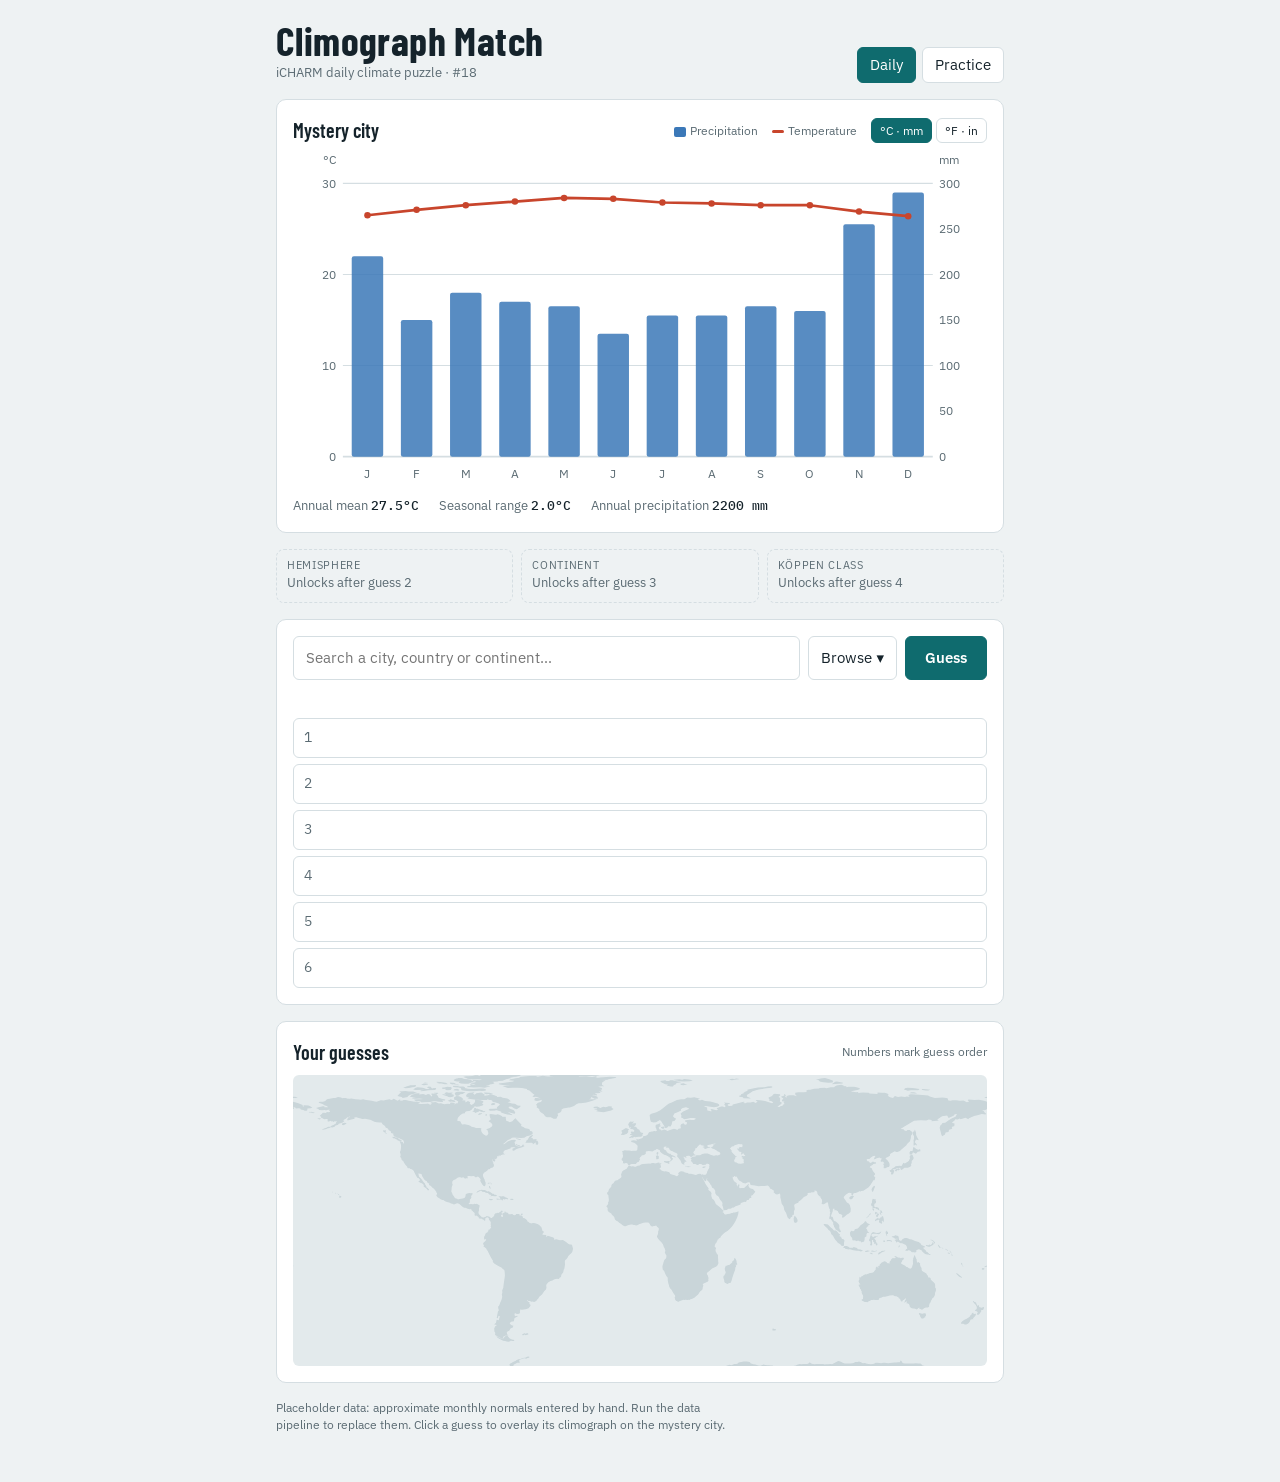
==== games/climograph-match/index.html @ 7f074de6 "Initial scaffold with Climograph Match prototype" ====
<!DOCTYPE html>
<html lang="en">
<head>
<meta charset="utf-8">
<meta name="viewport" content="width=device-width, initial-scale=1">
<title>Climograph Match</title>
<link rel="preconnect" href="https://fonts.googleapis.com">
<link href="https://fonts.googleapis.com/css2?family=Barlow+Condensed:wght@500;600;700&family=IBM+Plex+Sans:wght@400;500;600&family=IBM+Plex+Mono:wght@500&display=swap" rel="stylesheet">
<style>
/* Layout: one centered column; climograph card first, guess box + feedback rows, then map. */
:root{
  --bg:#eef2f3; --surface:#ffffff; --ink:#15232b; --muted:#5b6b73; --line:#d5dee2;
  --accent:#0f6b6e; --temp:#c8452c; --precip:#3b78b8; --land:#c9d5d9; --sea:#e3eaec;
  --good:#2e8b57; --warn:#d9922b; --bad:#c8452c;
  --display:"Barlow Condensed","Arial Narrow",sans-serif;
  --body:"IBM Plex Sans",system-ui,-apple-system,"Segoe UI",sans-serif;
  --mono:"IBM Plex Mono",ui-monospace,Menlo,monospace;
  color-scheme:light;
}
@media (prefers-color-scheme: dark){
  :root:not([data-theme="light"]){
    --bg:#0e171c; --surface:#16232a; --ink:#e4ecef; --muted:#93a5ad; --line:#2a3a42;
    --accent:#4fbfba; --temp:#f07a5f; --precip:#6ea8e6; --land:#2c3d45; --sea:#13212a;
    --good:#5cc489; --warn:#efb257; --bad:#f07a5f; color-scheme:dark;
  }
}
:root[data-theme="dark"]{
  --bg:#0e171c; --surface:#16232a; --ink:#e4ecef; --muted:#93a5ad; --line:#2a3a42;
  --accent:#4fbfba; --temp:#f07a5f; --precip:#6ea8e6; --land:#2c3d45; --sea:#13212a;
  --good:#5cc489; --warn:#efb257; --bad:#f07a5f; color-scheme:dark;
}
*{box-sizing:border-box}
html,body{margin:0}
body{background:var(--bg);color:var(--ink);font-family:var(--body);font-size:15px;line-height:1.45}
.wrap{max-width:760px;margin:0 auto;padding:20px 16px 48px;display:flex;flex-direction:column;gap:16px}
header{display:flex;justify-content:space-between;align-items:flex-end;gap:12px;flex-wrap:wrap}
h1{font-family:var(--display);font-weight:700;font-size:40px;line-height:1;margin:0;letter-spacing:.01em;text-wrap:balance}
.sub{color:var(--muted);font-size:13px;margin-top:4px}
.modes{display:flex;gap:6px;flex-wrap:wrap}
button{font:inherit;cursor:pointer;border-radius:6px;border:1px solid var(--line);background:var(--surface);color:var(--ink);padding:6px 12px}
button:hover{border-color:var(--accent)}
button:focus-visible,input:focus-visible{outline:2px solid var(--accent);outline-offset:2px}
button.on{background:var(--accent);border-color:var(--accent);color:var(--surface)}
button.primary{background:var(--accent);border-color:var(--accent);color:var(--surface);font-weight:600}
.card{background:var(--surface);border:1px solid var(--line);border-radius:10px;padding:16px}
.cardhead{display:flex;justify-content:space-between;align-items:center;gap:8px;flex-wrap:wrap;margin-bottom:8px}
.label{font-family:var(--display);font-size:20px;font-weight:600}
.legend{display:flex;gap:14px;font-size:12px;color:var(--muted);flex-wrap:wrap;align-items:center}
.sw{display:inline-block;width:12px;height:10px;border-radius:2px;margin-right:4px;vertical-align:middle}
.sw.line{height:3px}
.sw.dash{height:0;border-top:2px dashed var(--muted);background:none}
#chart{width:100%;height:auto;display:block}
#chart text{fill:var(--muted);font-family:var(--body);font-size:11px}
.stats{display:flex;gap:20px;flex-wrap:wrap;margin-top:8px;font-size:13px;color:var(--muted)}
.stats b{font-family:var(--mono);color:var(--ink);font-weight:500;font-variant-numeric:tabular-nums}
.hints{display:grid;grid-template-columns:repeat(3,1fr);gap:8px}
.hint{border:1px dashed var(--line);border-radius:8px;padding:8px 10px;font-size:13px;color:var(--muted);min-height:54px}
.hint.open{border-style:solid;border-color:var(--accent);color:var(--ink)}
.hint small{display:block;font-size:11px;text-transform:uppercase;letter-spacing:.06em;color:var(--muted)}
.guessbox{position:relative;display:flex;gap:8px}
#guess{flex:1;font:inherit;padding:10px 12px;border:1px solid var(--line);border-radius:6px;background:var(--surface);color:var(--ink);min-width:0}
#sugg{position:absolute;left:0;right:0;top:100%;margin-top:4px;background:var(--surface);border:1px solid var(--line);border-radius:6px;list-style:none;padding:4px 0;margin-left:0;z-index:5;max-height:320px;overflow-y:auto;display:none}
#sugg li{padding:6px 12px;cursor:pointer;font-size:14px}
#sugg li.opt[aria-selected="true"],#sugg li.opt:hover{background:var(--sea)}
#sugg li.opt{padding-left:24px}
#sugg li.hdr{cursor:default;font-size:12px;color:var(--muted);padding:6px 12px 2px;background:none}
#sugg li.hdr.cont{font-family:var(--display);font-size:15px;font-weight:600;color:var(--accent);padding-top:10px;text-transform:uppercase;letter-spacing:.04em}
.msg{font-size:13px;color:var(--bad);min-height:18px}
.rows{display:flex;flex-direction:column;gap:6px}
.row{display:grid;grid-template-columns:28px 1fr 88px 40px 64px;gap:8px;align-items:center;padding:8px 10px;border:1px solid var(--line);border-radius:6px;font-size:14px;cursor:pointer;background:var(--surface)}
.row.sel{border-color:var(--accent);box-shadow:inset 3px 0 0 var(--accent)}
.row.empty{cursor:default;color:var(--line);min-height:40px}
.row .n{font-family:var(--mono);color:var(--muted)}
.row .num{font-family:var(--mono);font-variant-numeric:tabular-nums;text-align:right}
.row .arr{font-size:18px;text-align:center}
.pill{font-family:var(--mono);font-size:12px;border-radius:999px;padding:2px 8px;text-align:center;color:#fff}
.result{display:none;flex-direction:column;gap:10px}
.result.show{display:flex}
.result h2{font-family:var(--display);font-size:28px;margin:0;line-height:1.1}
.result p{margin:0;max-width:65ch}
.actions{display:flex;gap:8px;flex-wrap:wrap;align-items:center}
#copied{font-size:13px;color:var(--good)}
#map{width:100%;height:auto;display:block;border-radius:6px;background:var(--sea)}
#map .land{fill:var(--land)}
#map text{font-family:var(--mono);font-size:14px;fill:#fff}
.tally{display:flex;gap:20px;flex-wrap:wrap;font-size:13px;color:var(--muted)}
.tally b{display:block;font-family:var(--display);font-size:26px;color:var(--ink);line-height:1}
footer{font-size:12px;color:var(--muted);max-width:65ch}
.unit{display:flex;gap:4px}
.unit button{padding:3px 8px;font-size:12px}
@media (max-width:520px){
  h1{font-size:32px}
  .hints{grid-template-columns:1fr}
  .row{grid-template-columns:22px 1fr 70px 30px 52px;font-size:13px;padding:8px}
}
@media (prefers-reduced-motion: no-preference){ .row{transition:border-color .15s} }
</style>
</head>
<body>
<div class="wrap">
  <header>
    <div>
      <h1>Climograph Match</h1>
      <div class="sub" id="sub">iCHARM daily climate puzzle</div>
    </div>
    <div class="modes">
      <button id="mDaily" class="on">Daily</button>
      <button id="mPractice">Practice</button>
    </div>
  </header>

  <section class="card">
    <div class="cardhead">
      <span class="label">Mystery city</span>
      <div class="legend">
        <span><span class="sw" style="background:var(--precip)"></span>Precipitation</span>
        <span><span class="sw line" style="background:var(--temp)"></span>Temperature</span>
        <span id="ovLegend" hidden><span class="sw dash"></span><span id="ovName">Your guess</span></span>
        <span class="unit"><button id="uC" class="on">°C · mm</button><button id="uF">°F · in</button></span>
      </div>
    </div>
    <svg id="chart" viewBox="0 0 640 310" role="img" aria-label="Climograph of the mystery city"></svg>
    <div class="stats">
      <span>Annual mean <b id="sMean"></b></span>
      <span>Seasonal range <b id="sRange"></b></span>
      <span>Annual precipitation <b id="sPrec"></b></span>
    </div>
  </section>

  <section class="hints" aria-label="Hints">
    <div class="hint" id="h1"><small>Hemisphere</small>Unlocks after guess 2</div>
    <div class="hint" id="h2"><small>Continent</small>Unlocks after guess 3</div>
    <div class="hint" id="h3"><small>Köppen class</small>Unlocks after guess 4</div>
  </section>

  <section class="card" style="display:flex;flex-direction:column;gap:10px">
    <form class="guessbox" id="form" autocomplete="off">
      <input id="guess" type="text" placeholder="Search a city, country or continent…" aria-label="City guess" aria-autocomplete="list" aria-controls="sugg">
      <button type="button" id="browse" aria-label="Browse all cities">Browse ▾</button>
      <button class="primary" type="submit" id="go" style="width:82px">Guess</button>
      <ul id="sugg" role="listbox"></ul>
    </form>
    <div class="msg" id="msg"></div>
    <div class="rows" id="rows"></div>
    <div class="result" id="result">
      <h2 id="rTitle"></h2>
      <p id="rText"></p>
      <div class="actions">
        <button class="primary" id="share">Copy result</button>
        <button id="next" hidden>Next random city</button>
        <span id="copied"></span>
      </div>
      <div class="tally" id="tally"></div>
    </div>
  </section>

  <section class="card">
    <div class="cardhead"><span class="label">Your guesses</span><span class="legend">Numbers mark guess order</span></div>
    <svg id="map" viewBox="0 20 1000 420" role="img" aria-label="World map of guesses">
      <path class="land" d="M334.5,472.3L333.7,473.7L332.8,475.0L327.0,474.6L320.8,474.7L317.3,473.8L317.3,473.7L315.8,472.9L322.1,473.0L328.1,473.3L330.1,472.1L331.6,471.1ZM57.7,470.8L52.4,471.2L48.7,470.2L47.1,469.2L47.0,469.0L45.2,468.3L46.9,467.2L52.1,467.7L54.8,468.5L56.9,469.5ZM374.5,466.7L377.9,467.9L379.1,469.6L379.5,470.8L379.6,472.2L375.3,473.1L370.8,473.8L365.5,474.5L359.7,475.0L353.1,474.9L349.5,473.9L350.0,472.8L355.9,472.0L358.3,471.1L360.0,469.9L361.3,468.9L363.0,467.9L364.8,466.7L366.2,466.7L370.3,466.1ZM163.3,454.1L166.8,454.6L170.2,454.1L168.6,455.0L166.0,455.8L162.1,455.5L159.3,454.6L159.9,453.6ZM151.2,454.1L155.4,455.2L153.8,455.0L150.2,454.8L146.4,454.0L148.4,453.4ZM225.0,449.8L228.1,450.1L231.1,449.8L232.7,451.4L230.6,451.2L227.2,451.3L223.8,451.2L220.0,451.3L217.2,450.8L215.7,449.7L217.4,449.2L221.0,449.5ZM309.8,447.1L310.1,448.3L309.6,449.4L308.9,450.4L305.6,450.8L302.5,451.3L298.9,451.3L300.2,450.2L297.0,450.6L293.9,451.0L291.7,450.2L291.6,449.0L294.6,447.9L296.5,447.6L299.7,447.7L300.6,446.3L300.7,445.3L300.7,443.0L302.2,441.7L304.8,441.3L306.3,442.3L306.9,443.3L308.1,444.6L309.0,445.8ZM0,485.3L0,485.3L0,485.3L0.1,485.3L2.6,483.7L7.6,484.5L7.9,484.4L8.7,484.2L9.6,483.9L10.4,483.7L10.8,483.6L11.2,483.6L11.5,483.6L15.6,484.8L19.1,483.6L19.7,483.5L27.9,483.0L30.5,483.6L31.8,483.9L36.0,484.9L43.9,485.6L50.1,486.4L60.9,487.1L68.9,486.3L80.7,486.9L87.4,487.8L94.7,486.9L102.4,486.2L103.0,484.9L92.1,484.8L83.1,484.1L80.8,483.0L73.3,482.4L73.8,481.2L74.8,480.0L75.9,479.0L75.3,477.8L70.7,477.1L68.6,476.1L64.3,475.2L71.0,475.4L77.5,475.0L81.5,475.9L86.4,475.1L91.0,474.0L93.2,473.1L92.3,472.0L88.7,471.2L84.6,470.4L78.9,470.2L73.9,469.8L68.5,469.6L66.7,468.5L63.1,467.7L60.9,466.7L60.1,463.5L61.4,463.8L63.9,464.7L68.5,464.4L72.9,464.0L75.2,465.2L79.6,464.9L83.3,464.3L86.8,463.6L89.9,462.7L94.1,462.4L94.0,461.4L93.0,460.3L93.8,459.3L97.4,458.9L99.1,459.8L103.3,459.2L106.5,458.5L110.5,458.5L114.2,458.2L118.0,457.5L121.0,456.9L124.4,456.3L126.5,456.5L128.4,456.7L132.6,456.3L136.3,456.8L140.1,456.8L143.7,456.4L147.5,456.7L151.6,456.9L155.5,456.8L159.5,456.9L163.6,456.9L167.4,456.8L170.3,456.0L173.6,455.6L177.1,456.2L180.4,455.7L183.4,454.7L185.2,455.6L186.2,456.6L188.0,457.5L190.9,456.7L194.2,457.7L198.0,458.0L201.2,458.8L205.1,458.6L208.6,458.1L212.8,458.3L216.6,458.6L220.4,459.1L221.9,457.9L220.1,457.0L218.7,456.0L215.1,455.8L213.5,454.8L212.9,453.7L211.9,451.7L214.1,452.0L217.7,452.2L221.3,452.0L224.6,452.5L227.4,453.3L228.6,454.3L232.4,454.4L235.9,454.1L239.8,453.5L243.2,453.2L246.0,453.8L249.7,453.6L252.1,451.5L254.3,452.8L257.5,453.2L261.0,453.0L263.3,454.1L267.0,454.2L270.3,454.5L273.6,455.1L275.8,454.1L276.9,453.1L279.7,454.2L283.5,453.9L286.3,454.5L288.2,455.4L291.9,455.1L294.8,454.6L297.6,453.8L301.0,453.5L304.9,453.1L308.5,452.8L311.2,452.2L312.8,451.3L313.5,450.1L313.1,448.9L312.3,447.9L311.3,446.8L310.4,445.7L309.7,444.7L309.6,443.6L309.8,442.5L311.1,441.5L312.2,440.3L312.7,439.3L312.1,438.1L311.8,437.0L313.1,435.7L314.7,434.9L316.5,433.9L318.4,433.0L320.6,432.2L321.7,431.0L323.2,430.2L324.9,429.5L327.6,429.4L329.4,428.5L331.3,427.9L333.6,427.6L335.6,426.9L337.2,426.0L339.4,425.7L341.0,426.4L340.0,427.3L337.1,428.2L335.9,428.7L333.9,428.3L331.6,428.6L329.7,429.2L327.7,429.9L326.3,430.8L325.9,431.9L326.1,432.9L327.4,433.8L325.5,434.5L322.9,434.7L321.4,435.6L319.7,436.5L318.0,437.7L317.5,438.7L318.5,439.9L320.0,440.7L322.3,441.4L324.4,442.2L325.5,443.3L326.1,444.4L327.0,445.5L328.3,446.4L329.1,447.4L329.5,450.0L330.3,451.0L330.5,452.1L331.4,453.2L331.0,454.7L329.5,455.8L327.8,456.7L324.1,457.1L322.9,458.1L321.2,459.0L317.0,460.0L313.3,460.5L309.8,461.1L306.1,461.7L303.8,462.8L299.4,462.9L294.5,462.8L290.1,463.0L285.4,463.0L286.3,464.1L290.5,464.6L293.6,465.4L295.4,466.4L292.3,467.2L287.5,467.0L283.5,467.7L283.3,468.8L283.2,469.9L286.5,470.8L287.1,471.9L290.6,472.9L296.5,473.3L301.5,474.1L305.5,475.0L310.5,475.8L317.4,476.3L324.2,477.0L329.0,477.8L334.1,478.8L336.9,480.1L338.2,481.1L341.6,480.1L346.2,479.3L351.0,478.4L356.8,477.7L361.7,477.0L368.6,476.9L375.4,477.3L381.0,478.0L382.8,476.8L386.7,475.9L393.7,475.9L399.2,475.3L404.4,474.7L410.2,474.3L416.3,473.8L420.6,473.1L418.7,472.1L417.5,471.2L417.5,470.1L412.1,470.2L406.4,470.7L401.0,470.7L400.2,469.6L400.6,467.6L401.8,467.0L405.8,466.3L410.5,465.7L413.8,464.8L417.2,464.0L419.7,462.9L423.5,462.4L427.3,462.1L429.2,461.8L433.5,461.7L437.6,461.4L441.0,460.8L444.4,460.2L447.4,459.5L451.3,458.6L453.7,457.7L456.3,456.9L457.2,455.8L454.2,455.1L455.2,454.0L457.0,453.1L459.9,452.6L463.0,451.9L465.8,451.1L468.0,450.0L469.3,448.7L471.4,447.9L474.7,448.1L476.0,449.0L479.3,449.1L479.5,448.1L480.9,447.0L483.9,447.3L484.6,448.3L487.9,448.5L491.5,448.0L495.0,447.6L498.1,447.8L499.3,448.9L502.4,448.0L505.2,447.5L508.3,447.1L511.4,446.8L514.3,446.1L517.4,445.7L519.8,445.1L521.5,444.1L523.5,444.8L526.4,444.4L528.4,445.7L530.0,446.7L533.2,446.2L534.4,445.1L537.2,444.3L540.9,444.5L542.0,445.5L544.3,444.5L547.2,444.2L550.5,444.0L553.4,444.1L556.5,444.4L559.5,444.6L560.8,445.5L562.6,446.3L565.7,445.8L569.0,445.7L572.1,445.7L575.2,445.7L578.0,445.3L580.9,445.0L583.4,444.2L586.0,443.7L588.8,443.4L590.9,442.7L592.5,441.2L594.0,440.2L596.9,440.7L598.0,441.6L600.4,442.3L603.3,442.1L605.2,443.1L607.3,443.8L610.1,443.1L611.1,441.9L613.6,441.4L616.5,440.5L619.2,440.1L622.5,439.6L624.7,439.0L626.9,438.3L629.1,437.7L631.7,438.1L634.2,437.1L636.0,436.3L638.6,436.4L640.9,435.7L641.5,434.7L643.8,434.0L646.1,433.4L648.9,433.0L651.4,432.8L653.9,432.9L656.5,433.2L658.7,434.0L659.0,435.2L661.4,436.1L663.1,436.9L666.4,437.2L668.3,437.9L670.6,438.7L673.2,438.9L675.5,438.3L677.9,437.2L680.5,437.8L683.2,438.1L685.8,438.4L688.5,438.7L691.3,438.7L693.6,441.5L693.5,442.2L693.2,443.5L690.5,444.2L688.3,445.2L688.7,446.3L691.8,446.3L691.4,447.4L690.0,448.4L688.7,449.5L690.8,450.4L694.0,450.7L697.2,450.2L698.8,449.1L699.7,448.1L701.2,447.2L703.0,446.4L703.7,445.4L705.1,444.0L706.9,443.8L710.0,443.7L712.8,443.3L715.6,442.9L717.0,441.8L717.8,440.8L719.7,439.7L722.4,439.0L724.8,438.5L726.3,437.6L727.9,437.1L729.9,436.6L732.7,436.9L735.2,436.6L737.9,436.3L740.9,436.5L742.9,435.7L744.4,433.9L745.4,434.6L746.7,435.9L749.0,436.5L751.7,436.7L754.4,436.4L757.2,436.6L759.8,436.6L761.5,436.4L763.9,436.5L766.0,437.1L768.5,436.8L771.5,436.8L774.1,436.4L776.9,436.8L778.8,435.8L780.2,434.9L782.1,434.1L785.6,432.1L787.4,432.5L789.5,433.2L791.4,434.2L794.9,435.9L797.6,435.9L800.2,435.9L803.2,435.6L806.2,435.2L808.4,434.5L810.3,433.6L813.4,433.5L815.5,432.9L817.7,433.5L819.1,434.4L821.1,435.2L824.1,435.1L826.0,435.8L829.3,436.5L832.8,436.8L835.7,436.6L837.9,435.7L839.7,434.8L842.2,434.6L844.7,435.0L847.6,435.3L850.2,434.8L852.7,434.8L855.2,435.1L857.7,435.4L860.2,434.9L863.2,434.5L866.1,434.4L869.2,434.4L871.8,434.1L874.3,433.9L875.0,432.5L875.1,431.4L876.9,432.1L877.4,433.4L878.3,434.5L879.4,435.4L881.8,435.9L884.9,435.8L888.6,435.7L891.1,435.6L894.7,435.6L897.3,435.5L901.0,435.6L904.1,435.8L906.0,436.7L905.5,437.7L907.3,438.5L910.3,439.2L913.4,439.9L917.0,440.4L920.7,440.8L923.6,441.3L926.7,441.3L928.5,440.4L931.0,441.2L933.1,442.0L935.5,442.7L938.9,443.0L942.1,443.3L943.5,444.4L946.6,445.0L948.8,446.0L951.9,446.4L955.1,446.4L958.1,446.5L961.4,446.5L964.7,446.7L967.8,447.1L970.7,447.7L973.6,448.3L975.5,449.1L975.2,450.2L973.7,451.2L972.5,452.4L971.5,453.4L970.2,454.6L966.6,455.0L964.9,456.0L961.3,456.6L960.1,457.7L958.2,458.7L956.2,459.6L955.0,460.7L954.3,461.7L954.0,463.0L954.1,464.0L955.7,465.1L956.3,466.1L957.6,467.1L962.7,467.5L963.8,468.7L958.8,469.1L954.6,469.7L949.3,469.8L947.0,471.4L946.5,472.7L945.3,473.8L943.8,474.8L947.5,475.7L948.9,476.9L951.3,477.9L954.7,478.8L958.6,479.7L962.7,480.6L969.1,481.4L970.5,482.8L978.5,483.4L979.1,483.6L981.1,484.4L988.8,483.7L995.2,484.6L1000,485.3L1000,500L500,500L0,500ZM311.8,399.5L315.4,401.2L319.3,401.9L318.0,403.3L315.4,403.4L314.0,402.4L313.0,403.6L310.7,404.4L307.6,404.1L305.6,403.3L302.7,402.9L299.2,401.3L296.4,399.8L292.6,396.7L294.8,397.3L298.7,399.2L302.4,400.2L303.9,398.9L304.8,397.0L307.3,395.8L309.3,396.2L310.4,397.5ZM337.3,391.9L339.5,393.1L338.7,394.1L335.0,394.9L333.7,394.0L331.3,395.2L330.0,394.0L333.3,392.3L335.6,393.0ZM695.2,388.0L690.9,388.2L690.8,386.7L691.2,385.6L691.4,385.0L693.2,385.9L695.9,386.2L695.9,386.8ZM903.8,363.3L906.5,364.2L908.0,363.8L910.2,363.3L911.9,363.5L912.1,366.8L911.1,367.7L910.8,370.0L909.8,369.2L907.9,371.2L907.3,371.0L905.6,370.9L903.9,368.5L903.5,366.7L901.9,364.3L902.0,363.0ZM980.6,363.6L981.2,364.8L983.2,363.6L984.0,364.8L984.0,366.0L982.9,367.3L981.1,369.3L979.7,370.4L980.7,371.8L978.6,371.8L976.2,372.8L975.5,374.7L973.9,377.5L971.7,378.7L970.3,379.5L967.8,379.4L966.0,378.5L962.9,378.3L962.5,377.3L964.0,375.3L967.5,372.5L969.3,372.0L971.3,370.9L973.6,369.5L975.3,368.0L976.5,366.0L977.6,365.3L978.0,363.7L980,362.4ZM985.0,350.4L987.0,353.3L987.1,351.4L988.3,352.2L988.7,354.3L991.0,355.2L992.8,355.4L994.4,354.3L995.8,354.7L995.2,357.1L994.3,358.7L992.2,358.7L991.5,359.5L991.7,360.7L991.3,361.2L990.3,362.7L988.9,364.6L986.7,365.8L986.3,365.0L985.1,364.6L986.7,362.3L985.8,360.8L982.8,359.7L982.9,358.7L984.9,357.7L985.4,355.6L985.2,353.8L984.1,351.9L984.2,351.4L982.8,350.3L980.7,347.8L979.5,345.9L980.5,345.6L982.0,347.2L984.2,347.9ZM964.2,311.5L963.1,312.2L961.6,311.4L959.6,310.2L957.8,308.7L956.0,306.7L955.6,305.8L956.8,305.8L958.3,306.8L959.6,307.7L960.5,308.5L962.7,310.2ZM995.4,298.1L996.4,298.9L995.9,300.4L994.2,300.7L992.7,300.4L992.4,299.2L993.5,298.2L994.7,298.6ZM1000,295.9L998.2,296.6L996.4,297.2L996.1,296.2L997.4,295.6L998.3,295.4L1000,294.6L1000,295.9ZM0,294.6L0,294.6L0.5,294.5L0.2,295.8L0,295.9L0,295.9L0,295.9L0,294.6ZM966.2,295.7L965.3,296.1L964.3,294.8L964.4,294.1ZM964.1,291.4L964.6,293.7L963.8,293.3L963.3,293.5L962.9,292.7L962.8,290.6ZM639.0,287.6L639.4,290.9L640.2,292.2L639.9,293.6L639.4,294.4L638.5,292.8L637.9,293.6L638.5,295.6L638.2,296.8L637.4,297.5L637.3,299.8L636.2,303.1L634.8,306.9L633.1,312.2L632.0,316.0L630.8,319.2L628.5,319.9L626.1,321.1L624.5,320.4L622.3,319.4L621.5,317.9L621.3,315.4L620.4,313.2L620.1,311.2L620.6,309.2L621.9,308.7L621.9,307.8L623.2,305.7L623.5,303.9L622.8,302.6L622.3,300.9L622.1,298.3L623.0,296.8L623.4,295.0L624.8,294.9L626.3,294.3L627.4,293.8L628.6,293.8L630.2,292.2L632.5,290.5L633.3,289.1L632.9,287.9L634.1,288.2L635.6,286.3L635.7,284.6L636.6,283.4L637.6,284.6L638.3,285.8ZM898.7,288.2L899.7,290.4L901.5,289.3L902.4,290.5L903.8,291.6L903.5,292.8L904.1,295.2L904.5,296.6L905.2,296.9L905.9,299.3L905.7,300.7L906.6,302.6L909.6,304.1L911.6,305.4L913.4,306.6L913.0,307.3L914.6,309.0L915.7,312.0L916.8,311.4L918.0,312.6L918.6,312.2L919.1,315.1L921.1,316.8L922.4,317.9L924.5,320.1L925.3,322.4L925.4,324.0L925.2,325.7L926.5,328.0L926.4,330.5L925.9,331.8L925.1,334.3L925.2,335.9L924.6,337.8L923.4,340.4L921.4,341.7L920.3,343.9L919.4,345.3L918.6,347.7L917.5,349.0L916.8,351.1L916.5,353.0L916.6,353.9L915.0,354.9L911.9,355.0L909.3,356.1L908.1,357.2L906.4,358.4L904.1,357.2L902.4,356.7L902.8,355.2L901.3,355.7L898.9,357.8L896.5,357.0L894.9,356.6L893.3,356.4L890.6,355.6L888.8,353.8L888.3,351.7L887.7,350.3L886.3,349.2L883.6,348.9L884.5,347.5L883.9,345.5L882.5,347.4L880.0,347.9L881.5,346.4L881.9,344.8L883.0,343.4L882.8,341.3L880.5,343.7L878.8,344.7L877.7,346.9L875.5,345.7L875.6,344.3L873.9,342.2L872.4,341.2L872.9,340.6L869.4,338.9L867.4,338.8L864.7,337.4L859.8,337.7L856.2,338.7L853.0,339.6L850.4,339.4L847.4,340.9L845.0,341.5L844.5,343.0L843.4,344.1L841.1,344.2L839.3,344.4L836.9,343.9L834.9,344.2L833.0,344.3L831.3,345.8L830.5,345.7L829.1,346.5L827.8,347.4L825.8,347.2L823.9,347.2L821.0,345.5L819.5,344.9L819.5,343.3L820.9,343.0L821.4,342.3L821.3,341.3L821.6,339.4L821.3,337.8L819.8,335.0L819.4,333.4L819.5,331.8L818.4,330.0L818.3,329.2L817.1,328.1L816.7,325.9L815.2,323.7L814.8,322.5L816.0,323.7L815.1,321.1L816.4,321.9L817.3,323.0L817.2,321.6L815.8,319.4L815.6,318.5L814.9,317.7L815.2,316.1L815.8,315.4L816.2,314.0L815.9,312.4L817.0,310.4L817.2,312.5L818.4,310.6L820.7,309.7L822.0,308.5L824.1,307.5L825.4,307.2L826.2,307.6L828.4,306.5L830.0,306.2L830.5,305.6L831.2,305.4L832.7,305.4L835.7,304.6L837.2,303.4L837.9,301.9L839.5,300.5L839.6,299.4L839.7,297.9L841.6,295.5L842.8,297.9L844.0,297.4L843.0,296.1L843.9,294.7L845.1,295.3L845.4,293.2L847.0,291.8L847.6,290.7L849.0,290.3L849.1,289.5L850.3,289.8L850.3,289.1L851.6,288.7L852.9,288.3L855.0,289.6L856.5,291.3L858.2,291.3L860.0,291.5L859.4,290.0L860.7,287.8L862.0,287.1L861.6,286.4L862.8,284.8L864.5,283.8L865.9,284.1L868.2,283.6L868.2,282.2L866.1,281.3L867.6,280.9L869.4,281.6L870.9,282.7L873.3,283.4L874.1,283.1L875.8,284.0L877.4,283.2L878.4,283.4L879.1,282.9L880.4,284.3L879.6,285.7L878.6,286.9L877.6,287.0L877.9,288.1L877.1,289.5L876.1,290.8L876.3,291.6L878.5,293.1L880.7,294.0L882.1,295.0L884.1,296.6L884.9,296.6L886.4,297.3L886.8,298.2L889.4,299.1L891.3,298.2L891.8,296.7L892.4,295.5L892.7,294L893.6,291.7L893.2,290.4L893.4,289.6L893.1,288.0L893.4,285.9L894.0,285.3L893.5,284.4L894.2,282.9L894.7,281.4L894.8,280.6L895.8,279.6L896.6,280.9L896.8,282.7L897.5,283.0L897.6,284.2L898.6,285.6L898.8,287.2ZM950.3,279.1L951.1,280.0L949.1,280.0L948.1,278.3L949.7,279.0ZM835.3,278.4L834.1,278.4L830.4,276.5L833.0,276.0L834.5,276.8L835.4,277.6ZM946.8,277.4L945.7,277.4L944.0,277.2L943.4,276.7L943.6,275.6L945.4,276.1L946.3,276.6ZM949.1,276.6L948.6,277.1L946.6,274.7L946.0,273.1L946.9,273.1L947.9,275.3ZM845.6,278.1L843.2,278.7L842.9,278.4L843.1,277.4L844.3,275.8L847.1,274.7L847.4,274.0L849.8,273.4L851.7,273.3L852.6,272.9L853.7,273.3L852.6,274.0L849.7,275.2L847.4,276.0ZM827.4,272.4L828.4,273.2L830.2,273.0L830.9,274.1L827.6,274.7L825.7,275.1L824.2,275.0L825.2,273.4L826.7,273.4ZM841.3,272.4L840.9,274.0L836.8,274.8L833.1,274.4L833.1,273.4L835.3,272.8L837.0,273.7L838.9,273.5ZM944.0,273.1L944.2,273.7L942.0,272.5L940.5,271.5L939.4,270.6L939.8,270.3L941.1,271L943.4,272.2ZM937.6,270.4L937.0,270.5L935.8,269.9L934.6,268.7L934.8,268.3L936.4,269.5ZM801.7,268.8L807.0,269.1L807.6,267.9L812.8,269.2L813.8,271.0L817.9,271.6L821.4,273.2L818.2,274.3L815.1,273.1L812.6,273.2L809.7,273.0L807.1,272.5L803.9,271.5L801.9,271.2L800.7,271.5L795.7,270.4L795.2,269.2L792.6,269.0L794.5,266.3L797.9,266.5L800.1,267.6L801.3,267.8ZM874.2,267.2L872.8,269.1L872.5,267.0L873.0,266.0L873.6,265.1L874.2,265.9ZM932.9,268.9L932.2,269.2L931.0,268.1L929.7,266.3L929.2,264.2L929.5,264.0L929.8,264.8L930.7,265.4L932.0,267.2L933.3,268.1ZM922.1,265.2L920.7,265.4L920.2,266.2L918.7,266.9L917.3,267.5L915.8,267.5L913.5,266.7L911.9,265.9L912.2,265.1L914.7,265.5L916.2,265.2L916.6,263.9L917.0,263.8L917.3,265.3L918.9,265.1L919.6,264.2L921.2,263.2L920.9,261.5L922.5,261.5L923.1,261.9L923.1,263.5ZM853.4,259.6L852.4,260.5L850.5,260.0L849.9,258.8L852.7,258.6ZM862.4,258.5L863.4,260.7L861.0,259.5L858.7,259.3L857.1,259.5L855.2,259.4L855.9,257.8L859.3,257.7ZM925.3,262.5L924.5,263.2L923.9,261.6L923.3,260.5L922.0,259.6L920.5,258.4L918.5,257.6L919.2,256.9L920.7,257.7L921.7,258.3L922.8,259.0L923.9,260.1L925.0,261.0ZM872.6,253.2L873.3,257.6L876.2,259.3L878.5,256.4L881.7,254.7L884.2,254.7L886.6,255.6L888.6,256.6L891.6,257.2L896.4,259.1L901.6,260.7L903.5,262.1L905.0,263.5L905.5,265.1L910.1,266.9L910.8,268.3L908.2,268.6L908.8,270.5L911.3,272.3L913.1,275.2L914.7,275.1L914.6,276.4L916.7,276.9L915.9,277.4L918.8,278.5L918.5,279.3L916.7,279.5L916.0,278.8L913.6,278.5L910.8,278.1L908.7,276.3L907.1,274.8L905.6,272.4L902.0,271.1L899.7,271.9L898.0,272.9L898.3,274.9L896.1,275.9L894.6,275.4L891.7,275.3L889.2,273.0L886.4,272.4L885.7,273.2L882.2,273.3L883.4,271.1L885.1,270.3L884.4,267.3L883.1,264.9L877.7,262.6L875.4,262.3L871.2,259.8L870.4,261.1L869.3,261.4L868.7,260.4L868.7,259.1L866.6,257.8L869.6,256.8L871.6,256.8L871.3,256.1L867.3,256.1L866.2,254.4L863.7,253.9L862.5,252.6L866.2,251.9L867.7,251.0L872.1,252.1ZM847.8,246.0L845.6,248.8L843.5,249.3L840.8,248.8L836.2,248.9L833.8,249.3L833.4,251.4L835.9,253.9L837.4,252.6L842.6,251.7L842.3,252.9L841.1,252.5L839.9,254.2L837.5,255.2L840.1,258.8L839.6,259.8L842.1,263.0L842.1,264.8L840.6,265.6L839.5,264.6L840.8,262.4L838.1,263.4L837.4,262.7L837.8,261.6L835.8,260.0L836.0,257.3L834.1,258.1L834.4,261.3L834.5,265.3L832.7,265.7L831.5,264.9L832.3,262.3L831.9,259.7L830.7,259.6L829.9,257.7L831.0,255.9L831.4,253.7L832.8,249.5L833.4,248.4L835.7,246.3L837.9,247.1L841.4,247.5L844.6,247.4L847.4,245.4ZM857.4,246.8L857.3,249.2L855.8,249.0L855.4,250.6L856.6,252.1L855.8,252.5L854.7,250.7L853.8,247.1L854.4,244.9L855.3,243.9L855.5,245.4L857.2,245.7ZM793.9,266.2L790.8,266.3L788.5,263.9L784.9,261.7L783.7,260.0L781.6,257.7L780.2,255.6L778.1,251.8L775.7,249.4L774.9,247.1L773.8,244.9L771.3,243.1L769.9,240.8L767.8,239.2L764.9,236.1L764.7,234.7L766.4,234.8L770.7,235.4L773.2,238.1L775.3,240.0L776.9,241.1L779.5,244.1L782.3,244.2L784.7,246.1L786.3,248.4L788.4,249.7L787.3,251.9L788.9,252.9L789.9,253.0L790.3,254.9L791.3,256.5L793.3,256.7L794.7,258.5L794.0,261.9ZM827.4,244.9L830.5,247.4L827.2,247.8L826.3,249.7L826.4,252.2L823.7,254.1L823.7,256.9L822.6,261.1L822.2,260.1L819.0,261.4L817.9,259.7L815.9,259.5L814.5,258.6L811.2,259.6L810.2,258.3L808.4,258.4L806.1,258.1L805.7,254.4L804.3,253.6L803.0,251.2L802.6,248.8L802.9,246.2L804.6,244.4L806.6,245.3L808.7,244.8L809.3,242.5L810.5,241.9L813.8,241.3L815.8,239.1L817.2,237.4L818.3,236.3L820.6,234.8L822.8,232.9L824.2,230.7L825.3,230.7L826.7,232.1L826.9,233.3L828.7,234.1L831.0,234.9L830.8,236.0L828.9,236.2L829.4,237.5L827.4,238.5L825.8,241.0L827.9,243.6ZM851.0,226.6L851.3,228.4L851.4,230.0L850.5,232.5L849.5,229.7L848.2,231.1L849.1,233.1L848.3,234.4L845.0,232.8L844.2,230.8L845.1,229.5L843.3,228.2L842.4,229.3L841.1,229.2L839.1,230.8L838.6,230.0L839.7,227.6L841.5,226.9L843.0,225.8L843.9,227.1L846.1,226.3L846.5,225.1L848.5,225.0L848.3,222.8L850.6,224.2L850.8,225.6ZM725.6,232.7L723.1,233.4L721.8,231.2L721.3,227.2L722.6,222.7L724.5,224.2L725.8,226.2L727.1,229.1L726.7,231.9ZM330.7,221.9L328.4,222.2L327.9,221.9L328.7,221.2L328.6,220.1L330.2,219.7L330.8,219.8ZM844.3,221.4L843.3,222.3L842.5,224.1L841.6,224.9L839.9,223.0L840.5,222.2L841.2,221.4L841.5,219.7L843.0,219.6L842.6,221.4L844.6,218.7ZM829.1,224.1L825.4,226.7L826.8,224.8L828.8,223.1L830.5,221.1L831.9,218.4L832.4,220.6L830.6,222.2ZM838.5,216.9L840.2,217.8L841.9,217.8L841.9,218.9L840.6,220.1L838.8,220.9L838.7,219.7L838.9,218.2ZM848.6,216.2L849.3,219.3L847.2,218.5L847.3,219.5L847.9,221.2L846.6,221.8L846.5,219.8L845.7,219.7L845.2,218.0L846.9,218.2L846.8,217.2L845.1,215.1L847.8,215.1ZM837.5,213.6L836.8,216.0L835.6,214.7L834.2,212.5L836.6,212.6ZM837.0,198.6L838.7,199.3L839.5,198.6L839.8,199.3L839.3,200.5L840.3,202.5L839.5,204.8L837.9,205.7L837.5,207.9L838.1,210.2L839.6,210.5L840.8,210.1L844.3,211.7L844.0,213.2L844.9,213.8L844.6,215.1L842.4,213.8L841.4,212.3L840.7,213.3L838.9,211.7L836.4,212.1L835.0,211.5L835.2,210.3L836.0,209.6L835.2,209.0L834.8,210.0L833.5,208.4L833.1,207.2L833.0,204.5L834.1,205.4L834.4,201.1L835.3,198.5ZM317.8,199.3L317.0,200.0L315.0,200.0L313.3,200.1L313.2,198.9L313.6,198.5L315.8,198.5L317.3,198.8ZM286.3,200.3L285.5,200.8L283.9,200.3L282.3,199.3L282.7,198.7L283.8,198.5L284.5,198.6L286.4,198.8L287.8,199.5L288.3,200.3ZM298.3,194.8L300.8,195.2L301.1,194.7L303.3,194.7L304.9,195.4L305.6,195.4L306.1,196.4L307.7,196.3L307.6,197.1L308.8,197.2L310.2,198.3L309.1,199.4L307.8,198.8L306.6,198.9L305.6,198.8L305.1,199.3L304.1,199.4L303.6,198.8L302.7,199.2L301.6,201.1L300.9,200.6L300.8,199.8L298.9,199.4L297.6,199.5L295.9,199.3L294.6,199.9L293.1,199.0L293.4,198.1L295.9,198.5L298.0,198.7L299.0,198.1L297.8,196.9L297.8,195.8L296.0,195.4L296.6,194.6ZM806.4,198.1L804.0,199.4L801.8,198.5L801.7,196.1L803.1,194.9L806.1,194.1L807.7,194.2L808.3,195.2L807.1,196.5ZM67.9,196.9L67.5,197.4L66.8,197.0L66.9,196.2L66.4,195.2L66.6,194.9L67.0,194.5L66.8,193.9L67.0,193.7L67.2,193.7L68.3,194.2L68.8,194.4L69.2,194.8L69.9,195.8L69.9,195.9L68.8,196.5ZM66.4,192.6L65.5,192.8L65.0,192.2L64.7,192.0L64.6,191.8L64.9,191.6L65.9,191.8L66.6,192.3ZM64.5,191.1L64.4,191.4L62.9,191.3L63.1,191.0ZM62.0,190.7L61.9,190.9L61.7,190.8L60.7,190.7L60.4,190.1L60.3,190.0L61.0,189.6L61.2,189.8ZM57.3,188.9L57.0,189.2L56.1,188.7L56.2,188.5L56.6,188.2L57.3,188.2ZM278.6,186.7L279.7,187.7L282.3,187.4L283.3,188.1L285.7,189.8L287.4,191.0L288.3,191.0L290.0,191.6L289.8,192.4L291.8,192.5L293.9,193.6L293.6,194.3L291.7,194.6L289.9,194.7L287.9,194.5L284.0,194.8L285.8,193.2L284.7,192.5L282.9,192.3L281.9,191.5L281.3,190.0L279.7,190.1L277.1,189.3L276.3,188.7L272.7,188.3L271.7,187.8L272.7,187.1L270.0,186.9L268.0,188.4L266.9,188.4L266.5,189.1L265.1,189.4L263.9,189.1L265.4,188.3L266.0,187.3L267.2,186.7L268.7,186.1L270.8,185.8L271.4,185.5L273.8,185.7L276.0,185.8ZM284.6,184.0L283.9,184.1L283.2,182.5L282.2,181.7L282.8,179.9L283.6,180.0L284.6,182.3ZM836.5,186.6L835.4,188.9L833.9,186.6L833.6,184.5L835.2,181.8L837.4,179.7L838.7,180.5L838.2,182.2ZM283.8,176.1L280.8,176.6L280.6,175.5L281.9,175.3L283.7,175.4ZM286.1,176.1L285.6,178.1L285.1,177.7L285.1,176.3L283.9,175.2L283.9,174.8ZM873.9,155.1L874.3,156.0L872.7,157.7L871.6,156.8L870.2,157.5L869.4,159.1L867.6,158.3L867.6,157.0L869.2,155.3L870.8,155.7L871.9,154.5ZM596.0,150.9L594.1,152.0L594.3,152.6L594.4,152.8L591.6,153.9L590.2,153.6L589.6,152.4L590.9,152.3L591.1,152.3L591.5,151.7L593.5,151.7ZM565.8,150.8L567.3,151.7L569.5,151.5L571.5,151.7L571.5,152.2L573.0,151.9L572.6,152.7L568.6,153.0L568.7,152.5L565.3,151.9ZM543.1,143.8L542.1,145.9L542.5,146.8L541.9,148.2L539.8,147.2L538.4,146.9L534.5,145.5L534.9,144.0L538.1,144.3L541.0,144.0ZM525.5,135.5L527.2,137.5L526.8,141.1L525.5,140.9L524.4,141.9L523.4,141.1L523.3,137.8L522.6,136.2L524.1,136.3ZM891.5,146.8L890.5,149.0L891.0,150.4L889.5,152.3L886.0,153.7L881.1,153.8L877.1,157.0L875.3,155.9L875.2,153.8L870.3,154.5L867.0,155.8L863.8,155.8L866.6,157.9L864.8,162.6L863.0,163.8L861.6,162.7L862.3,160.2L860.5,159.4L859.4,157.5L862.0,156.6L863.5,154.9L866.3,153.4L868.3,151.5L873.9,150.7L876.8,151.3L879.7,146.3L881.6,147.7L885.7,144.9L887.2,143.8L889.0,140.4L888.5,137.3L889.7,135.5L892.6,135.0L894.2,138.9L894.1,141.1L891.5,143.9ZM526.5,132.9L525.6,135.0L524.3,134.4L523.7,132.6L524.2,131.5L526.0,130.5ZM899.7,127.2L901.6,127.8L903.6,126.7L904.2,129.8L900.1,130.5L897.7,133.3L893.3,131.4L891.8,134.4L888.7,134.5L888.3,131.7L889.7,129.6L892.7,129.4L893.5,125.6L894.3,123.4L897.6,126.3ZM323.1,120.6L325.1,121.0L327.7,120.9L326.3,122.1L325.3,122.3L321.8,121.1L321.1,120.2L322.1,119.3ZM328.3,113.5L326.9,113.6L323.3,112.7L320.7,111.4L321.7,111.2L325.3,111.9L328.2,113.0ZM156.9,115.2L155.5,115.6L150.9,114.3L150.1,113.3L147.6,112.4L147.1,111.6L144.2,111.1L143.2,109.6L143.4,108.9L146.3,109.5L148.0,109.9L150.6,110.2L151.6,111.2L153.0,112.5L155.7,113.7ZM344.0,109.2L342.2,111.6L344.0,110.6L345.9,111.2L344.9,112.2L347.4,113.0L348.6,112.3L351.4,113.1L350.5,115.2L352.5,114.7L352.8,116.2L353.7,117.9L352.5,120.4L351.3,120.5L349.5,119.9L350.1,117.7L349.3,117.3L346.1,119.7L344.4,119.6L346.4,118.3L343.7,117.6L340.7,117.8L335.3,117.7L334.9,116.9L336.6,115.9L335.4,115.2L337.8,113.5L340.6,109.1L342.3,107.5L344.8,106.5L346.0,106.7L345.5,107.4ZM131.3,99.8L134.0,99.6L133.1,102.8L135.6,105.0L134.5,105.0L132.8,103.7L131.8,102.5L130.4,101.6L129.8,100.4L130.0,99.5ZM899.0,109.0L901.8,113.9L897.7,113.0L895.9,117.0L898.7,119.8L898.6,121.8L896.5,120.1L894.6,122.3L894.1,119.9L894.4,117.2L894.1,114.2L894.8,112.1L894.9,108.4L893.3,105.7L893.5,101.9L896.1,100.6L895.0,99.3L896.2,98.9L896.9,100.8L897.9,103.4L897.8,106.2ZM481.1,104.8L476.2,106.4L472.2,106.0L474.5,103.1L473.0,100.3L476.8,98.1L478.9,96.8L481.2,96.7L484.2,98.4L482.7,100.3L483.2,102.3ZM535.2,95.5L533.5,97.7L530.6,96.2L530.2,95.0L534.3,94.1ZM74.9,91.3L72.2,92.4L70.7,91.6L70.3,90.3L72.8,89.3L74.3,88.9L76.2,89.1L77.3,90.0ZM491.6,87.1L488.6,90.1L491.5,89.7L494.5,89.7L493.8,92.0L491.3,94.5L494.2,94.6L496.9,98.2L498.8,98.7L500.5,101.8L501.3,102.9L504.6,103.5L504.3,105.2L502.9,106.0L504.0,107.5L501.5,108.9L497.8,108.9L493.0,109.7L491.7,109.1L489.9,110.4L487.3,110.1L485.4,111.2L483.9,110.6L488.0,107.7L490.5,107.1L486.1,106.6L485.3,105.5L488.2,104.7L486.7,103.2L487.2,101.4L491.4,101.6L491.8,100.0L489.9,98.2L486.5,97.8L485.8,97.0L486.8,95.8L485.9,95.0L484.4,96.3L484.3,93.6L482.9,92.2L483.9,89.3L486.0,87.1L488.3,87.3ZM40.0,83.5L38.3,84.0L36.5,83.4L34.8,82.7L37.5,82.2L39.7,82.5ZM279.8,77.3L278.7,78.7L277.5,78.5L276.7,77.7L276.9,77.5L277.9,76.7L279.1,76.7ZM272.5,75.8L269.2,77.3L267.2,77.2L266.6,76.5L268.7,75.2L272.5,75.2ZM22.9,72.8L24.6,73.3L26.4,73.0L28.6,73.8L31.4,74.1L31.1,74.4L29.0,75.0L26.9,74.4L25.9,73.9L23.4,74.1L22.8,73.8ZM263.4,67.6L263.9,68.8L265.3,68.4L266.9,69.1L270.0,70.0L273.2,70.9L273.4,72.2L275.5,72.0L277.4,72.9L275.0,73.8L270.7,73.1L269.1,71.9L266.3,73.4L262.4,74.8L261.4,73.2L257.7,73.4L260.1,72.1L260.4,69.9L261.4,67.3ZM459.6,65.4L459.0,67.1L462.1,69.0L458.5,71.2L450.5,73.1L448.1,73.6L444.5,73.2L436.7,72.3L439.5,71.1L433.4,69.7L438.3,69.2L438.2,68.3L432.4,67.7L434.3,65.9L438.5,65.5L442.8,67.4L447.0,65.9L450.5,66.6L455.0,65.2ZM289.2,63.4L286.1,63.6L285.4,62.2L286.6,60.7L289.1,60.3L291.3,61.0L291.3,62.2L291.0,62.6ZM636.4,135.3L637.8,137.2L639.1,137.4L639.9,138.1L637.6,138.3L637.2,140.5L636.7,141.5L635.7,142.1L635.7,143.5L636.6,145.6L639.2,146.1L641.2,147.5L645.1,148.0L649.5,147.3L649.7,146.6L649.2,144.7L649.6,141.8L647.5,140.8L648.2,138.9L646.3,138.7L646.9,136.4L649.6,137.1L652.0,136.2L650.0,134.5L649.2,132.9L646.9,133.7L646.7,135.7L645.8,133.9L645.6,133.2L646.3,132.1L645.8,131.1L642.6,130.1L641.3,127.6L639.8,126.9L639.7,126.0L642.4,126.3L642.5,124.3L644.9,123.8L647.3,124.2L647.8,121.5L647.3,119.8L644.5,119.9L642.1,119.3L638.9,120.5L636.3,121.1L635.1,122.7L632.4,123.2L629.6,126.0L632.1,128.7L631.9,130.5L634.9,133.8ZM1000,69.5L999.9,69.5L996.4,70.7L992.8,70.5L995.3,72.0L996.9,74.3L998.2,75.0L998.5,76.1L997.8,76.9L992.6,76.3L984.9,78.4L982.4,78.7L978.1,80.6L974.1,82.3L973.1,83.6L969.1,81.7L961.9,83.9L960.6,82.8L957.9,84.0L954.2,83.7L953.3,85.5L950.0,88.2L950.1,89.3L953.3,89.9L952.9,94.0L950.3,94.1L949.1,96.4L950.3,97.6L945.4,99.0L944.5,102.2L940.3,102.8L939.5,105.7L935.5,108.3L934.4,106.3L933.3,102.3L931.7,96.1L933.0,92.3L935.4,90.6L935.5,89.3L939.8,88.7L944.8,85.2L949.6,82.3L954.6,80.1L956.8,76.2L953.5,76.4L951.8,78.7L944.7,81.8L942.5,78.4L935.3,79.3L928.3,84.0L930.6,85.7L924.4,86.4L920.1,86.7L920.3,84.7L916.0,84.2L912.6,85.6L904.1,85.1L894.9,85.9L885.9,91.4L880.5,94.6L875.3,97.9L879.7,98.3L881.0,100.0L883.7,100.6L885.5,99.2L888.6,99.4L892.6,102.5L892.7,104.8L890.5,107.6L890.3,110.9L889.0,115.4L884.8,119.4L883.9,121.3L880.1,124.6L876.4,127.8L874.6,129.4L870.9,131.0L869.1,131.1L867.4,129.7L863.7,131.7L863.2,132.7L862.2,132.5L861.0,133.4L860.1,134.4L860.2,136.4L858.8,137.0L858.3,137.5L857.3,138.3L855.4,138.8L854.2,139.5L854.1,140.7L853.8,141.0L854.9,141.5L856.5,142.7L858.9,146.0L859.6,147.8L859.6,151.0L858.5,152.5L856.0,153.0L853.8,154.2L851.3,154.4L851.0,152.9L851.5,150.8L850.3,147.9L852.3,147.5L850.4,145.1L849.1,144.6L848.7,145.1L847.9,145.3L847.8,144.8L847.1,144.5L846.4,144.1L847.1,142.9L847.8,142.5L847.5,142.0L848.2,140.5L848.1,140.1L846.4,139.8L845.1,139.0L841.2,139.8L839.2,141.1L836.2,141.9L837.7,140.6L837.1,139.5L839.3,137.7L837.8,136.2L835.4,137.2L832.3,139.1L830.6,140.9L827.8,141.1L826.4,142.3L827.9,144.2L830.2,144.7L830.3,145.9L832.5,146.7L835.6,144.8L838.0,145.8L839.8,145.9L840.3,147.4L836.3,148.1L835.0,149.6L832.3,151.0L830.9,153.0L833.9,154.5L835.0,157.2L836.7,159.8L838.6,161.9L838.5,164.0L836.8,164.7L837.5,166.2L839.1,167.1L838.7,169.3L838.0,171.5L836.4,171.8L834.4,174.8L832.1,178.4L829.5,181.8L825.7,184.3L821.9,186.7L818.7,187.0L817.0,188.2L816.1,187.3L814.5,188.7L810.6,190.1L807.7,190.5L806.7,193.4L805.2,193.6L804.5,191.6L805.1,190.5L801.4,189.6L800.1,190.1L796.4,192.5L794.1,195.1L793.5,197.0L795.6,199.9L798.2,203.6L800.7,205.3L802.4,207.5L803.7,212.7L803.3,217.5L801.0,219.4L797.8,221.2L795.5,223.5L792.1,226.1L791.0,224.3L791.8,222.4L789.8,220.8L787.4,220.4L786.3,219.0L784.9,216.1L782.4,214.8L780.0,214.9L780.4,212.7L778.0,212.7L777.8,215.8L776.3,219.8L775.4,222.3L775.6,224.3L777.4,224.4L778.5,226.9L779.0,229.3L780.6,230.9L782.2,231.2L783.7,232.7L784.3,232.9L786.0,234.6L787.1,236.5L787.3,238.3L787.0,239.6L787.3,240.6L787.5,242.2L788.4,243.0L789.5,245.4L789.5,246.4L787.5,246.5L784.9,244.5L781.6,242.3L781.3,240.9L779.7,239.0L779.3,236.7L778.3,235.2L778.6,233.2L778.0,232.0L776.9,230.9L776.4,229.6L774.9,228.0L773.6,226.7L773.1,228.3L772.6,226.8L772.9,225.0L773.7,222.4L773.4,220.3L774.3,218.2L773.4,216.5L773.6,213.5L772.5,212.1L771.6,208.7L771.1,205.2L769.8,202.9L768.0,204.3L764.9,206.3L763.3,206.1L761.6,205.4L762.5,202.0L762.0,199.4L759.8,196.2L760.1,195.2L758.5,194.8L756.5,192.5L755.7,191.1L755.6,189.7L755.0,188.3L753.9,186.7L751.3,186.6L751.6,187.7L750.7,189.3L749.5,188.7L749.1,189.2L748.3,188.9L747.3,188.7L746.9,189.7L745.0,189.7L741.5,190.2L741.7,192.3L740.2,194.0L736.2,195.8L733.1,199.1L731.0,200.9L728.3,202.7L728.3,204.0L726.9,204.6L724.4,205.6L723.1,205.8L722.2,207.9L722.8,211.5L723.0,213.8L721.8,216.5L721.8,221.2L720.3,221.3L719.1,223.4L719.9,224.3L717.4,225.1L716.5,227.0L715.3,227.8L712.7,225.2L711.4,221.3L710.4,218.5L709.4,217.2L707.9,214.6L707.2,211.1L706.7,209.3L704.2,205.5L703.1,200.2L702.2,196.6L702.2,193.2L701.7,190.6L697.7,192.3L695.7,192.0L692.1,188.6L693.4,187.6L692.6,186.5L689.3,184.1L687.3,183.4L686.5,181.4L684.3,179.3L679.2,179.8L674.7,179.9L670.8,180.3L665.5,179.4L662.5,178.8L659.4,178.5L658.2,175.0L656.9,174.6L654.7,175.0L651.9,176.4L648.5,175.5L645.7,173.3L643.1,172.5L641.2,169.9L639.2,166.2L637.7,166.7L635.9,165.7L634.9,166.8L633.2,166.7L633.8,167.9L633.5,168.5L634.4,170.6L635.5,173.0L636.9,173.7L637.4,174.6L639.3,175.8L639.4,177.0L639.2,177.9L639.5,178.8L640.3,179.6L640.7,180.5L641.1,181.2L640.9,179.2L641.7,177.7L642.4,177.4L643.3,178.3L643.3,179.9L642.7,181.5L643.2,182.6L643.7,182.5L643.8,183.2L646.0,182.8L648.3,182.9L650.0,182.9L651.9,181.1L653.9,179.3L655.7,177.6L656.5,176.6L656.9,176.9L656.6,178.0L656.2,178.5L656.6,180.7L657.9,182.6L659.4,183.6L661.4,184.0L663.1,184.5L664.3,186.1L665.1,187.0L666.1,187.4L666.1,188.0L665.1,189.6L664.6,190.4L663.5,191.3L662.4,193.2L661.2,193.1L660.6,193.7L660.1,195.1L660.5,197.0L660.2,197.3L658.9,197.3L657.2,198.4L656.9,199.7L656.3,200.3L654.6,200.3L653.5,201.0L653.5,202.1L652.1,202.9L650.6,202.6L648.8,203.5L647.5,203.7L645.5,204.4L644.9,205.7L644.9,206.6L642.1,207.8L637.7,209.1L635.2,211.1L633.9,211.2L633.1,211.0L631.5,212.2L629.7,212.7L627.4,212.9L626.7,213.0L626.1,213.8L625.3,214.0L624.9,214.7L623.5,214.6L622.7,215.0L620.7,214.8L620.0,213.2L620.1,211.7L619.6,210.9L619.1,208.8L618.3,207.7L618.9,207.6L618.6,206.3L618.9,205.7L618.8,204.5L618.4,203.4L617.6,202.5L617.4,201.4L615.9,200.4L614.5,198.1L613.7,195.8L611.7,193.9L610.5,193.5L608.7,190.8L608.3,188.9L608.5,187.2L606.9,184.2L605.6,183.1L604.1,182.5L603.2,180.9L603.3,180.3L602.5,178.8L601.7,178.2L600.6,176.1L598.9,173.9L597.5,172.0L596.1,172.0L596.6,170.5L596.7,169.5L597.0,168.4L597.0,168.0L596.2,169.1L595.6,171.2L594.8,172.7L594.2,173.1L593.2,172.3L592.0,171.0L590.0,167.0L589.7,167.3L590.9,170.2L592.6,173.0L594.7,177.3L595.7,178.8L596.6,180.4L599.1,183.5L598.5,184.0L598.6,185.8L601.9,188.3L602.4,188.8L603.3,191.6L602.6,192.1L603.0,194.9L604.1,198.2L605.1,198.9L606.6,200.0L608.3,203.2L609.0,205.7L610.5,207.1L614.3,209.7L615.9,211.3L617.4,212.9L618.3,213.8L619.6,214.7L620.3,215.5L620.2,216.7L618.6,217.4L619.8,218.1L620.7,218.6L621.2,219.8L622.5,220.9L623.9,220.9L626.5,220.2L629.5,219.9L632.0,219.0L633.3,218.9L634.3,218.3L635.9,218.3L636.8,218.2L638.1,217.8L639.6,217.5L640.9,216.6L641.9,216.5L642.0,217.3L641.7,218.9L641.7,220.4L641.2,221.4L640.4,224.4L639.0,227.5L637.3,231.0L634.9,235.1L632.6,238.2L629.3,242.0L626.5,244.3L622.4,247.0L619.8,249.1L616.7,252.5L616.1,254.0L615.5,254.6L613.5,255.7L612.8,256.9L611.8,257.1L611.4,259.1L610.5,260.2L610.0,262.0L608.8,262.9L607.6,266.4L607.7,267.9L609.5,269.0L609.6,269.7L608.8,271.4L609.0,272.2L608.8,273.5L609.8,275.3L610.9,278.0L611.9,278.6L612.4,279.9L612.3,282.6L612.6,285.1L612.7,289.4L613.2,290.8L612.4,292.7L611.3,294.7L609.5,296.4L607.0,297.5L603.9,298.8L600.7,301.8L599.7,302.3L597.7,304.3L596.6,304.9L596.3,306.9L597.7,309.0L598.2,310.6L598.2,311.4L598.7,311.3L598.7,314.0L598.2,315.3L598.9,315.8L598.4,317.0L597.3,317.9L595.0,318.9L591.7,320.4L590.4,321.4L590.7,322.6L591.4,322.8L591.1,324.2L590.4,326.3L590.1,328.6L589.4,329.8L587.5,331.2L587.0,331.6L585.8,333.0L585.0,334.5L583.4,336.5L580.3,339.3L578.3,341.0L576.2,342.2L573.3,343.3L571.9,343.5L571.6,344.2L569.9,343.8L568.5,344.4L565.5,343.8L563.8,344.2L562.7,344.0L559.8,345.1L557.4,345.6L555.7,346.6L554.4,346.7L553.3,345.7L552.3,345.6L551.1,344.4L551.0,344.8L550.6,344.0L550.6,342.4L549.7,340.5L550.6,340.0L550.6,337.9L548.7,335.3L547.4,332.9L547.3,332.9L545.4,329.3L543.3,327.2L542.2,325.2L541.6,322.5L540.9,320.5L540.0,316.2L539.9,312.9L539.6,311.4L538.5,310.2L537.0,307.9L535.6,304.6L535.0,302.9L532.7,300.1L532.5,298.0L532.3,296.3L532.7,293.8L533.6,291.3L533.8,290.1L534.7,287.6L535.3,286.4L536.9,284.6L537.8,283.4L538.1,281.3L538.0,279.8L537.1,278.8L536.4,277.1L535.7,275.4L535.9,274.8L536.7,273.7L535.9,271.1L535.3,269.2L533.9,267.4L534.2,266.9L533.8,266.0L533.0,263.9L530.8,261.0L527.9,258.2L526.1,255.9L524.4,253.0L524.5,252.1L525.1,251.2L525.8,249.2L526.3,247.1L525.8,246.7L526.8,243.6L527.2,241.4L526.1,239.6L524.8,239.1L524.2,237.9L523.5,237.5L523.6,236.7L520.7,237.7L519.6,237.5L518.6,238.2L516.3,238.1L514.8,236.4L513.9,234.4L512.0,232.5L509.9,232.6L507.4,232.6L505.1,232.9L502.9,233.5L498.5,235.1L497.0,236.1L494.5,236.9L492.0,236.1L490.8,236.1L488.8,235.6L487.0,235.6L483.7,236.1L481.8,236.9L479.1,237.9L478.5,237.8L477.8,237.9L474.9,236.5L472.4,234.4L470.0,232.9L468.2,231.1L467.4,230.9L465.4,229.8L464.0,228.3L463.5,227.3L463.2,225.2L461.9,223.6L460.9,222.5L460.1,222.1L459.5,221.6L459.1,220.3L458.7,219.7L457.9,219.3L456.4,218.1L455.3,217.9L454.6,217.2L454.6,216.7L453.8,216.1L453.6,215.5L453.2,213.4L453.5,212.2L452.4,210.0L451.0,209.0L452.2,208.5L453.6,206.6L454.2,205.1L454.0,203.6L454.8,202.3L455.1,199.6L454.8,196.9L454.5,195.5L454.7,194.1L454.0,192.8L452.6,191.6L452.7,190.4L452.8,189.2L453.9,188.4L454.8,187.0L454.6,186.0L455.6,184.1L457.1,182.3L458.0,181.8L458.8,180.2L458.8,178.7L459.8,177.0L461.7,176.0L463.5,173.2L464.9,172.1L467.5,171.8L469.7,169.9L471.1,169.1L473.4,166.8L472.7,163.3L473.7,161.0L474.1,159.5L475.9,157.6L478.7,156.3L480.7,155.2L482.6,152.3L483.5,150.6L485.5,150.6L487.2,151.8L489.8,151.6L492.7,152.2L493.9,152.3L496.6,150.7L499.6,150.3L501.3,149.1L504.0,148.3L508.7,147.8L513.3,147.5L514.7,148.0L517.3,146.9L520.3,146.8L521.4,147.5L523.3,147.3L526.4,146.2L528.3,146.5L528.2,147.9L530.6,146.9L530.8,147.5L529.4,148.8L529.4,150.1L530.3,150.8L530.0,153.2L528.1,154.6L528.7,156.1L530.1,156.1L530.8,157.5L531.9,157.9L535.1,158.9L536.3,158.6L538.6,159.1L542.3,160.3L543.6,162.8L546.1,163.3L550.0,164.5L553.0,165.9L554.3,165.2L555.7,163.9L555.0,161.8L555.9,160.4L557.9,159.1L559.8,158.7L563.5,159.3L564.5,160.5L565.5,160.5L566.4,161.0L569.2,161.3L569.9,162.3L573.5,162.2L576.2,162.9L579.0,163.8L580.3,164.2L582.4,163.3L583.5,162.5L586.0,162.3L588.0,162.6L588.7,164.0L589.4,163.1L591.6,163.8L593.8,163.9L595.1,163.2L595.9,162.3L595.7,162.2L596.5,160.9L597.0,158.8L597.4,158.1L597.5,158.0L598.5,155.8L599.9,153.8L599.9,153.7L599.7,151.6L600.4,150.4L599.3,149.2L600.4,148.1L598.7,148.4L596.4,147.7L594.5,149.3L590.3,149.7L588.0,148.2L585.0,148.1L584.4,149.2L582.4,149.6L579.8,148.1L576.7,148.1L575.1,145.4L573.1,143.8L574.4,141.7L572.6,140.3L575.7,137.7L580.0,137.6L581.2,135.5L586.5,135.8L589.8,134.0L593.0,133.2L597.6,133.2L602.5,135.1L606.5,136.2L609.7,135.8L612.1,136.0L615.4,134.6L615.8,133.4L615.1,131.5L613.5,130.5L612.0,130.1L610.9,129.3L607.4,127.0L604.2,125.9L601.8,124.3L603.8,123.8L606.2,121.5L604.6,120.4L608.7,119.3L608.6,118.7L606.1,119.1L603.9,119.3L602.1,120.2L599.5,120.4L597.1,121.4L597.2,123.1L598.6,123.8L601.4,123.6L600.9,124.6L597.8,125.1L594.1,126.7L592.5,126.2L593.1,124.9L590.1,124.0L590.6,123.5L593.2,122.6L592.4,121.9L588.1,121.2L587.9,120.2L585.4,120.6L584.3,122.1L582.2,124.1L582.2,124.9L580.9,125.5L580.1,125.2L579.3,128.5L577.8,129.7L576.8,131.7L577.7,133.3L578.0,134.3L580.5,135.2L580.0,135.9L576.7,136.1L575.5,136.9L573.2,138.4L572.3,137.1L572.3,136.6L570.6,136.5L569.2,136.2L565.8,136.9L567.7,138.5L566.3,138.9L564.8,138.9L563.3,137.5L562.8,138.1L563.4,139.8L564.8,141.1L563.8,141.7L565.3,143.0L566.7,143.8L566.7,145.4L564.2,144.6L565.0,146.0L563.2,146.3L564.3,148.8L562.4,148.8L560.1,147.6L559.1,145.4L558.6,143.5L557.5,142.3L556.1,140.7L555.9,139.9L555.4,139.7L555.4,139.1L553.9,138.1L553.6,136.8L553.8,134.9L554.2,134.1L553.8,133.6L553.2,133.4L552.4,132.5L551.2,131.9L548.6,130.9L547.0,129.9L544.4,129.1L542.1,127.1L542.7,126.8L541.4,125.7L541.3,124.7L539.6,124.3L538.7,125.5L537.9,124.6L537.9,123.6L538.0,123.6L538.7,123.3L536.5,122.9L534.2,123.9L534.3,125.3L534.0,126.1L534.9,127.5L537.5,128.9L538.9,131.2L542.0,133.4L544.2,133.4L544.9,134.0L544.1,134.6L546.6,135.6L548.6,136.4L551.0,137.8L551.3,138.4L550.8,139.4L549.2,138.1L546.8,137.6L545.6,139.4L547.6,140.4L547.3,141.9L546.2,142.1L544.7,144.4L543.5,144.6L543.5,143.8L544.1,142.3L544.7,141.7L543.6,140.1L542.8,138.7L541.6,138.4L540.8,137.2L539.0,136.7L537.8,135.5L535.7,135.4L533.6,134.1L531.0,132.3L529.1,130.7L528.3,127.9L526.9,127.6L524.6,126.7L523.4,127.1L521.8,128.4L520.6,128.6L518.1,130.1L512.6,129.4L508.6,130.3L508.2,132.0L508.4,133.6L505.8,135.4L502.2,136.0L502.0,137.0L500.2,138.5L499.2,140.8L500.3,142.3L498.7,143.6L498.1,145.4L496.0,145.9L494.0,148.1L490.5,148.1L487.8,148.1L486.1,149.0L485.0,150.1L483.7,149.9L482.6,148.9L481.8,147.3L479.2,146.9L478.1,147.6L476.7,147.2L475.2,147.5L475.7,145.4L475.4,143.7L474.2,143.4L473.5,142.3L473.7,140.5L474.8,139.5L475.0,138.4L475.6,136.7L475.5,135.6L475.0,134.6L474.9,133.6L475.0,131.6L473.9,130.4L477.8,128.4L481.2,128.9L484.9,128.9L487.9,129.4L490.2,129.2L494.7,129.3L496.1,127.7L496.6,122.1L493.8,119.2L491.7,117.8L487.5,116.7L487.2,114.7L490.8,114.1L495.5,114.8L494.6,111.7L497.2,112.9L503.7,110.7L504.5,108.4L506.9,107.9L509.2,107.3L510.6,106.6L513.0,102.5L516.8,101.3L519.1,101.4L519.7,100.8L522.0,100.7L522.5,101.3L524.4,99.9L523.8,98.9L523.6,97.3L522.5,95.7L522.4,92.9L522.9,92.1L523.7,91.3L526.1,91.1L527.1,90.4L529.3,89.6L529.2,91.0L528.4,91.9L528.8,92.7L530.3,93.1L529.6,94.2L528.8,93.9L526.8,95.9L527.5,97.2L527.6,98.3L530.4,98.9L530.3,99.9L533.2,99.4L534.7,98.6L537.9,99.7L539.2,100.6L541.1,99.8L545.4,98.5L548.9,97.6L551.7,98.1L551.9,98.7L554.6,98.8L555.2,97.5L559.0,96.6L558.4,94.3L558.5,92.2L559.9,90.5L562.5,89.5L564.7,91.6L567.0,91.5L567.5,89.4L567.8,87.8L566.8,88.1L565.0,87.1L564.8,85.5L568.3,84.8L571.8,84.4L574.8,84.8L577.7,84.7L580.8,83.2L577.9,81.9L572.9,82.1L568.0,83.1L563.5,83.7L561.9,82.2L559.2,81.3L559.8,78.5L558.4,76.0L559.8,74.4L562.3,72.7L568.6,69.7L570.5,69.1L570.2,67.9L566.3,66.6L561.6,67.4L558.9,69.3L559.3,71.0L554.9,73.3L549.5,75.6L547.5,79.6L549.5,81.5L552.1,83.1L549.6,86.2L546.7,86.8L545.6,91.5L544.1,94.1L540.7,93.8L539.1,96.0L535.9,96.2L535.0,93.5L532.7,90.4L530.6,86.5L528.7,84.8L523.2,88.0L519.5,88.6L515.7,87.2L514.7,84.2L513.8,77.8L516.4,76.0L523.7,73.7L529.2,70.8L534.3,67L541.0,61.6L545.6,59.5L553.2,56.0L559.3,54.8L563.9,54.9L568.1,52.6L573.2,52.8L578.2,52.2L586.9,54.2L583.3,55.0L586.3,56.7L589.2,55.8L593.8,57.4L601.4,58.1L611.9,61.2L614.0,62.6L614.2,64.4L611.1,65.9L606.6,66.6L594.2,64.5L592.1,64.9L596.7,66.9L597.0,71.0L600.6,71.9L602.8,72.6L603.1,71.2L601.4,70.0L603.2,69.0L609.9,70.7L612.3,70.0L610.4,68.0L616.9,65.3L619.4,65.5L622.0,66.4L623.6,64.5L621.3,62.9L622.7,61.2L620.7,59.5L628.4,60.4L630.0,61.9L626.5,62.3L626.5,63.8L628.7,64.8L633.0,64.2L633.7,62.4L639.5,61.1L649.2,58.7L651.3,58.8L648.5,60.5L652.0,60.8L654.0,59.8L659.2,59.8L663.3,58.6L666.5,60.3L669.6,58.4L666.7,56.8L668.1,55.9L676.3,56.8L680.2,57.6L690.3,60.8L692.1,59.4L689.3,57.9L689.2,57.3L685.9,57.0L686.8,55.7L685.3,53.5L685.2,52.6L690.3,50.1L692.2,47.6L694.2,47.1L701.6,47.8L702.2,49.3L699.5,51.6L701.3,52.5L702.1,54.4L701.5,58.2L704.6,59.9L703.4,61.8L697.9,65.7L701.1,66.1L702.2,65.1L705.3,64.4L706.0,63.0L708.4,61.7L706.8,60.1L708.1,58.3L705.1,58.1L704.4,56.5L706.6,53.7L703.0,51.5L708.0,49.6L707.3,47.6L708.7,47.6L710.2,49.1L709.1,51.8L712.1,52.3L710.8,50.3L715.4,49.2L721.2,49.1L726.3,50.6L723.9,48.3L723.6,45.4L728.4,44.8L735.1,44.9L741.1,44.6L738.9,43.1L742.1,41.3L745.3,41.2L750.7,39.8L758.0,39.5L758.9,38.7L766.2,38.4L768.5,39.1L774.7,37.6L779.8,37.6L780.6,36.4L783.3,35.3L789.8,34.1L794.6,35.0L790.8,35.7L797.1,36.1L797.8,37.5L800.4,36.8L808.5,36.9L814.8,38.2L817.0,39.3L816.3,40.7L813.2,41.5L805.9,43.1L803.8,43.9L807.3,44.3L811.4,45.0L813.9,44.5L815.3,46.2L816.5,45.5L821.0,45.1L829.9,45.5L830.6,46.8L842.2,47.3L842.3,45.1L848.2,45.6L852.7,45.6L857.1,47.1L858.4,48.8L856.8,50.0L860.3,52.2L864.6,53.3L867.3,50.4L871.8,51.7L876.5,50.9L881.9,51.8L883.9,51.0L888.5,51.4L886.5,48.8L890.1,47.6L902.9,48.4L915.2,49.4L917.6,51.0L924.9,53.2L936.1,52.6L941.6,53.1L943.9,54.2L943.6,56.3L947.0,57.1L950.7,56.5L955.7,56.4L960.9,57.0L966.2,56.7L971.0,59.1L974.4,58.2L972.2,56.5L973.4,55.2L982.3,56.0L988.1,55.8L996.1,57.2L1000,58.4L1000,69.5ZM0,58.4L0,58.4L0,58.4L6.8,60.5L14.0,63.3L13.8,65.0L15.7,65.7L15.0,63.7L22.6,64.1L28.0,66.7L25.3,67.9L20.7,68.2L20.6,70.9L19.5,71.5L16.9,71.4L14.8,70.4L11.1,69.6L10.5,68.4L7.7,68.0L4.5,68.3L3.0,67.3L3.6,66.3L0.3,67.0L1.5,68.3L0,69.5L0,69.5L0,58.4ZM234.3,58.0L232.5,59.0L228.8,58.1L226.5,58.4L222.7,57.2L225.2,56.3L227.1,55.1L230.1,55.9L231.7,56.4L232.6,56.9ZM1000,52.2L1000,53.2L996.9,53.3L996.4,52.5L1000,51.3L1000,52.2ZM0,51.3L0,51.3L0,51.3L0,52.2L0,51.3ZM0,51.3L0.3,51.2L2.7,51.2L6.7,52.0L6.4,52.4L3.6,53.0L0,53.2ZM248.4,56.9L248.4,59.7L252.1,57.6L255.5,59.4L254.6,61.4L257.3,63.3L260.2,61.3L262.2,58.9L262.4,55.8L266.3,56.0L270.4,56.5L274.2,57.8L274.3,59.2L272.3,60.7L274.2,62.2L273.9,63.5L268.4,65.5L264.6,65.9L261.7,65.1L260.9,66.5L258.2,68.8L257.4,70.0L254.2,71.9L250.2,72.1L248.0,73.3L247.8,75.1L244.6,75.4L241.2,77.7L238.2,80.8L237.1,83.0L236.9,86.2L241.0,86.7L242.3,89.3L243.6,91.4L247.5,90.8L252.6,92.0L255.4,93.1L257.4,94.4L260.9,95.2L263.8,96.3L268.4,96.5L271.4,96.8L271.0,99.2L271.8,102.0L273.8,105.1L278.0,107.7L280.1,106.8L281.6,103.9L280.2,99.6L278.2,98.1L282.7,96.8L285.8,94.8L287.3,92.9L287.1,91.1L285.2,88.7L281.8,86.6L285.1,83.7L283.9,81.2L283.0,76.8L284.9,76.2L289.7,77.0L292.5,77.2L294.8,76.5L297.4,77.4L300.8,79.0L301.7,80.1L306.6,80.3L306.6,82.7L307.5,86.2L310.0,86.6L312.0,88.2L316.1,86.7L318.7,83.6L320.6,82.4L322.7,84.8L326.3,88.4L329.4,91.7L328.3,93.5L332.0,95.0L334.5,96.6L338.9,97.3L340.7,98.2L341.8,100.6L344.0,100.9L345.1,102.0L345.3,105.1L343.3,106.1L341.3,107.1L336.7,108.1L333.2,110.4L328.5,110.8L322.6,110.3L318.4,110.2L315.5,110.4L313.2,112.4L309.6,113.7L305.6,117.3L302.4,119.9L304.8,119.4L309.3,115.8L315.1,113.5L319.2,113.2L321.7,114.6L319.1,116.4L320.0,119.4L320.9,121.5L324.5,122.9L329.1,122.5L331.8,119.4L332.0,121.4L333.8,122.4L330.4,124.2L324.2,125.9L321.5,127.0L318.4,129.0L316.3,128.8L316.2,126.4L321.0,124.1L316.5,124.2L313.5,124.6L313.9,125.5L311.0,126.8L308.1,127.8L305.2,128.6L303.6,130.4L303.2,130.9L303.2,132.4L304.1,133.8L305.3,133.9L305.0,132.9L305.8,133.5L305.6,134.3L303.7,134.7L302.4,134.7L300.3,135.2L299.1,135.3L297.5,135.4L295.2,136.3L299.3,135.7L300.1,136.3L296.2,137.1L294.4,137.1L294.5,136.8L293.7,137.5L294.5,137.7L293.9,139.6L291.9,141.8L291.7,141.1L291.1,140.9L290.2,140.2L290.7,141.7L291.4,142.2L291.5,143.3L290.6,144.4L289.0,146.6L288.8,146.5L289.6,144.6L288.2,143.5L287.9,141.2L287.3,142.4L287.9,144.2L286.2,143.8L288.0,144.6L288.1,147.3L288.9,147.5L289.2,148.4L289.6,151.2L287.8,153.3L285.0,154.1L283.1,155.7L281.7,155.9L280.3,156.9L279.9,157.8L276.9,159.6L275.3,161.0L274.0,162.6L273.6,164.6L274.1,166.5L275.0,168.9L276.2,170.9L276.3,172.1L277.6,175.3L277.5,177.2L277.4,178.2L276.7,179.9L275.8,180.3L274.5,179.9L274.0,178.7L273.0,178.1L271.5,175.7L270.2,173.6L269.8,172.5L270.4,170.6L269.6,169.1L267.4,166.8L266.3,166.4L263.5,167.6L263.0,167.5L261.7,166.2L260.0,165.5L256.8,165.9L254.3,165.5L252.2,165.7L251.0,166.1L251.6,166.9L251.5,168.0L252.1,168.6L251.6,169L250.6,168.5L249.5,169.1L247.5,169.0L245.4,167.5L243.0,167.9L241.0,167.2L239.3,167.4L236.9,168.1L234.4,170.1L231.6,171.3L230.1,172.6L229.5,173.9L229.5,175.8L229.6,177.1L230.1,178.1L230.1,178.1L230.1,178.1L229.0,180.5L228.6,182.5L228.4,186.2L228.1,187.6L228.6,189.1L229.4,190.5L230.0,192.6L231.8,194.7L232.5,196.3L233.6,197.6L236.5,198.4L237.7,199.5L240.1,198.8L242.2,198.5L244.3,198.0L246.0,197.5L247.8,196.4L248.5,194.8L248.7,192.4L249.2,191.6L251.1,190.9L254.0,190.2L256.5,190.3L258.1,190.1L258.8,190.7L258.7,192.0L257.2,193.7L256.6,195.4L257.1,195.9L256.7,197.1L256.0,199.2L255.3,198.5L254.7,198.6L254.7,199.0L255.2,199.0L255.2,199.7L254.7,200.9L255.0,201.4L254.7,202.4L254.8,202.6L254.5,204.0L254.0,204.8L253.5,204.9L252.9,205.8L253.8,206.3L254.1,205.9L254.9,206.3L255.2,206.4L255.8,205.9L256.6,205.8L256.8,206.1L257.3,205.9L258.6,206.2L259.8,206.1L260.7,205.8L261.1,205.5L261.9,205.6L262.6,205.8L263.3,205.8L263.9,205.5L265.2,205.9L265.6,206.0L266.4,206.5L267.2,207.1L268.3,207.5L269.0,208.3L268.7,208.6L268.6,209.2L268.9,210.2L268.3,211.1L268.0,212.3L267.9,213.5L268.0,214.2L268.1,215.5L267.7,215.7L267.4,216.9L267.6,217.6L267.0,218.4L267.1,219.1L267.6,219.6L268.3,221.1L269.4,222.2L270.7,223.4L271.7,224.4L271.6,225.0L272.7,225.1L273.0,224.9L273.7,225.5L275.1,225.3L276.3,224.6L278.0,224.1L278.9,223.3L280.4,223.4L280.3,223.7L281.9,223.8L283.1,224.3L284.0,225.1L285.1,225.9L286.5,226.0L288.6,224.0L289.7,223.7L289.8,222.8L290.3,220.5L291.9,219.2L293.6,219.1L293.8,218.5L296.0,218.8L298.2,217.4L299.3,216.7L300.6,215.4L301.6,215.6L302.3,216.3L301.8,217.2L301.7,217.9L300.1,218.2L301.0,219.5L301.0,220.9L299.7,222.5L300.8,224.7L302.0,224.6L302.6,222.6L301.8,221.6L301.6,219.5L305.1,218.3L304.7,217.0L305.7,216.2L306.7,218.1L308.6,218.2L310.4,219.7L310.5,220.6L313.0,220.7L316.0,220.4L317.6,221.6L319.7,222.0L321.3,221.1L321.3,220.4L324.7,220.2L328.1,220.2L325.7,221.0L326.7,222.3L328.9,222.5L331.0,223.9L331.4,226.1L332.9,226.1L334.0,226.7L335.8,227.7L337.5,229.5L337.6,231.0L338.6,231.0L340.1,232.4L341.2,233.4L344.5,233.9L344.8,233.4L347.1,233.2L350.1,234.0L351.0,234.3L353.1,234.9L356.0,237.3L356.5,238.4L357.4,238.3L358.1,239.8L359.6,244.7L361.1,245.1L361.2,247.0L359.1,249.3L360.0,250.2L364.9,250.6L365.0,253.4L367.1,251.6L370.6,252.6L375.2,254.3L376.6,255.9L376.1,257.4L379.3,256.6L384.7,258.0L388.9,257.9L393.0,260.2L396.6,263.3L398.7,264.1L401.1,264.3L402.1,265.1L403.0,268.7L403.5,270.3L402.4,274.9L401.0,276.8L397.0,280.6L395.3,283.8L393.2,286.2L392.5,286.2L391.7,288.3L391.9,293.5L391.2,297.7L390.9,299.6L390.0,300.7L389.5,304.4L386.7,308.0L386.2,310.9L384.0,312.1L383.3,313.8L380.3,313.7L375.9,314.8L374.0,316.1L370.9,316.9L367.6,319.1L365.2,321.8L364.8,323.9L365.3,325.4L364.8,328.2L364.2,329.6L362.2,331.1L359.1,336.0L356.7,338.2L354.8,339.5L353.5,342.2L351.7,343.7L350.5,345.5L347.4,347.0L345.3,346.5L343.8,346.8L341.2,345.6L339.3,345.7L337.7,344.1L337.5,345.6L341.0,348.0L340.6,349.9L342.3,351.1L342.2,352.5L339.5,356.0L335.4,357.5L329.8,358.1L326.8,357.8L327.4,359.5L326.8,361.5L327.3,362.9L325.7,363.9L322.8,364.3L320.1,363.3L319.1,364.0L319.5,366.8L321.3,367.6L322.9,366.7L323.7,368.2L321.1,369.0L318.9,370.8L318.5,373.6L317.8,375.1L315.2,375.1L313.0,376.5L312.2,378.6L315.0,380.6L317.6,381.2L316.7,383.7L313.4,385.2L311.6,388.5L309.0,389.6L307.9,390.9L308.8,393.8L310.6,395.4L309.5,395.2L307.0,395.2L305.7,395.9L303.2,396.9L302.7,399.5L301.5,399.6L298.4,398.6L295.2,396.7L291.8,395.1L290.9,393.4L291.7,391.7L290.3,389.9L289.9,385.2L291.1,382.5L294.0,380.3L289.8,379.5L292.5,377.1L293.4,372.5L296.5,373.4L298.0,367.7L296.1,366.9L295.2,370.4L293.5,370.0L294.3,366.0L295.3,360.9L296.6,359.0L295.8,356.3L295.5,353.2L296.7,353.1L298.4,348.6L300.3,344.1L301.5,340.0L300.9,335.8L301.7,333.6L301.4,330.1L303.0,326.7L303.5,321.4L304.4,315.6L305.3,309.4L305.1,304.8L304.5,300.9L301.7,299.3L301.4,298.2L295.9,295.4L291.0,292.4L288.8,290.6L287.7,288.3L288.1,287.5L285.8,283.9L283.0,278.8L280.4,273.2L279.3,272.0L278.4,269.9L276.2,268.1L274.3,267.0L275.2,265.8L273.8,263.1L274.7,261.2L276.9,259.4L278.4,257.3L277.8,256.1L276.7,257.4L275.0,256.2L275.6,255.4L275.1,252.9L276.1,252.5L276.6,250.7L277.7,248.9L277.5,247.8L279.0,247.2L280.9,246.1L280.5,245.3L281.6,245.0L281.4,243.7L282.1,242.6L283.5,242.5L284.6,240.7L285.7,239.3L284.7,238.6L285.2,237.0L284.6,234.4L285.2,233.7L284.7,231.4L283.6,229.9L282.7,229.1L282.1,227.6L282.8,226.8L282.1,226.7L281.6,225.7L280.2,225.0L279.0,225.1L278.4,226.1L277.3,226.8L276.7,226.9L276.4,227.5L277.7,229.0L277.0,229.3L276.6,229.8L275.3,229.9L274.8,228.2L274.4,228.7L273.5,228.5L272.9,227.4L271.8,227.2L271.1,226.9L269.9,226.9L269.8,227.5L269.5,227.1L268.0,226.5L267.4,225.9L267.7,225.4L267.6,224.8L266.9,224.1L265.8,223.6L264.8,223.2L264.6,222.4L263.9,221.9L264.1,222.7L263.5,223.4L262.9,222.6L262.0,222.4L261.6,221.8L261.6,221.0L262.0,220.1L261.2,219.7L261.9,219.1L260.9,218.3L259.6,217.2L259.0,216.2L257.8,215.3L256.4,214.1L256.7,213.7L257.2,214.1L257.4,213.9L256.9,213.0L256.1,212.8L255.8,213.4L254.2,213.4L253.2,213.1L252.0,212.6L250.5,212.4L249.7,211.8L248.3,211.3L246.5,211.3L245.3,210.7L243.8,209.6L240.6,206.6L239.2,205.7L236.9,204.9L235.4,205.1L233.1,206.2L231.7,206.5L229.8,205.7L227.7,205.2L225.1,203.9L223.0,203.5L219.9,202.3L217.5,200.9L216.8,200.2L215.3,200.0L212.5,199.1L211.3,197.9L208.3,196.3L206.9,194.5L206.3,193.2L207.2,192.9L206.9,192.1L207.5,191.4L207.5,190.4L206.6,189.2L206.4,188.1L205.4,186.7L203.0,183.9L200.2,181.8L198.8,180.0L196.5,178.9L195.9,178.2L196.4,176.5L194.9,175.9L193.3,174.5L192.6,172.6L191.1,172.3L189.5,170.9L188.2,169.5L188.1,168.7L186.6,166.6L185.6,164.4L185.7,163.4L183.6,162.3L182.7,162.4L181.1,161.6L180.7,162.7L181.1,164.1L181.4,166.2L182.4,167.3L184.4,169.2L184.9,169.9L185.3,170.1L185.7,171.0L186.2,171.0L186.7,172.8L187.6,173.5L188.2,174.5L189.9,175.9L190.8,178.5L191.7,179.7L192.4,181.0L192.6,182.5L193.9,182.5L195.0,183.8L196.0,185.0L196.0,185.5L194.8,186.6L194.3,186.6L193.6,184.9L191.8,183.3L189.8,181.9L188.3,181.2L188.4,179.2L188.0,177.7L186.7,176.8L184.8,175.6L184.4,176.0L183.7,175.2L182.0,174.6L180.4,172.9L180.6,172.7L181.7,172.9L182.7,171.9L182.8,170.6L180.7,168.6L179.1,167.9L178.0,166.1L177.0,164.3L175.7,162.1L174.6,159.6L174.1,158.2L172.3,156.6L171.0,156.2L170.7,155.4L169.2,155.3L168.2,154.5L165.6,154.3L164.9,153.8L164.6,152.3L161.9,149.5L159.5,145.6L159.6,145.0L158.4,144.1L156.3,141.8L155.9,139.5L154.4,138.0L155.0,135.7L154.9,133.3L154.0,131.2L155.1,128.5L155.8,123.5L155.3,119.8L154.4,117.4L153.6,116.1L153.9,115.6L158.0,116.5L159.4,119.1L160.1,118.4L159.7,116.1L158.7,113.8L158.4,113.8L153.0,111.1L151.0,109.9L146.0,108.8L144.4,106.3L144.8,104.6L141.3,103.4L140.8,101.2L137.4,99.2L137.4,97.7L135.8,96.7L133.4,95.8L132.6,93.4L129.0,91.1L127.5,88.5L124.8,88.3L120.4,88.2L117.2,87.4L111.4,84.6L108.8,84.0L103.9,83.0L100.1,83.3L94.6,82.0L91.3,80.8L88.2,81.4L88.8,83.3L87.3,83.5L84.0,84.1L81.6,85.0L78.5,85.6L78.1,84.0L79.4,81.3L82.3,80.4L81.6,79.7L78.0,81.3L76.1,83.1L72.1,85.1L74.2,86.4L71.5,88.4L68.5,89.6L65.8,90.4L65.1,91.7L60.7,93.1L59.9,94.4L56.6,95.6L54.7,95.4L52.1,96.2L49.3,97.1L47.0,98.0L42.2,98.8L41.8,98.4L44.8,97.1L47.5,96.2L50.5,94.7L53.9,94.4L55.3,93.2L59.2,91.6L59.8,91.0L61.8,90.0L62.3,87.9L63.7,86.3L60.5,87.1L59.6,86.6L58.1,87.7L56.3,86.3L55.6,87.2L54.5,85.9L51.7,87.0L50.0,87.0L49.8,85.3L50.3,84.3L48.5,83.3L44.9,83.8L42.6,82.5L40.7,81.9L40.6,80.3L38.5,79.1L39.6,77.5L41.8,76.0L42.8,74.5L45.1,74.3L47.0,74.8L49.2,73.4L51.2,73.7L53.4,72.8L52.8,71.6L51.3,71.1L53.3,70.0L51.6,70.0L48.7,70.6L47.8,71.2L45.7,70.6L41.7,70.9L37.7,70.3L36.5,69.1L33.0,67.5L36.9,66.4L43.1,65.0L45.4,65.0L45.0,66.4L50.8,66.3L48.6,64.6L45.2,63.5L43.2,62.1L40.5,60.9L36.7,60.1L38.3,58.6L43.2,58.5L46.7,57.3L47.4,55.9L50.2,54.6L52.9,54.3L58.2,53.0L60.7,53.2L65.0,51.7L69.2,52.3L71.2,53.6L72.5,53.0L77.1,53.2L77.0,53.8L81.2,54.3L84.1,54.0L89.9,54.9L95.3,55.2L97.4,55.5L101.1,55.1L105.3,55.9L108.3,56.3L113.5,57.0L117.9,58.3L120.8,58.6L123.2,57.4L126.6,56.5L130.7,56.9L134.9,55.7L139.4,55.0L141.3,56.1L143.4,55.5L144.0,54.2L145.9,54.5L150.6,57L154.3,55.1L154.7,57.2L158.1,56.7L159.2,55.9L162.5,56.1L166.8,57.2L173.3,58.3L177.1,58.7L179.8,58.5L183.6,60.0L179.7,61.3L184.7,61.9L192.2,61.6L194.5,61.1L197.5,62.8L200.5,61.4L197.7,60.2L199.5,59.2L202.9,59.1L205.1,58.8L207.3,59.5L210.1,61.0L213.2,60.8L218.1,62.0L222.4,61.6L226.5,61.7L226.2,59.9L228.6,59.5L233.0,60.4L232.9,63.0L234.7,60.8L236.9,60.9L238.2,58.1L235.2,56.4L232.0,55.3L232.2,52.2L235.5,50.2L239.1,50.6L242.0,51.8L245.7,55.0L243.3,56.3ZM182.8,46.8L181.4,48.1L187.6,47.3L191.5,48.7L194.6,47.3L197.2,48.2L199.4,50.9L200.8,49.8L198.9,46.9L201.3,46.5L204.1,47.0L207.2,48.1L208.9,50.8L209.8,52.7L214.4,54.1L219.5,55.4L219.1,56.7L214.6,56.9L216.4,58.0L215.4,59.0L210.4,58.5L205.6,57.8L202.4,58.0L197.2,58.9L188.9,59.4L185.2,59.6L183.7,58.3L179.9,57.5L177.4,57.8L174.0,55.6L175.9,55.3L180.1,54.8L184.1,55.0L187.7,54.5L182.3,53.8L176.4,54.1L172.4,54.0L171.0,53.0L177.4,51.9L173.1,51.9L168.3,51.2L170.6,49.1L172.5,48.0L180.0,46.3ZM209.7,46.0L207.2,47.8L202.9,45.9L203.8,45.5L207.6,45.4ZM287.9,46.9L288.1,47.7L285.2,47.6L282.2,47.5L279.2,47.9L278.4,47.7L275.3,46.2L275.4,45.2L276.7,45.1L283.1,45.4ZM259.5,46.7L261.7,48.5L264.3,46.2L271.3,45.1L276.1,48.0L275.6,49.8L281.1,49.0L283.8,47.9L289.9,49.3L293.8,50.6L294.1,51.8L299.3,51.2L302.2,52.9L308.9,54.0L311.3,55.2L313.9,57.8L308.8,59.1L315.4,60.9L319.8,61.5L323.8,64.0L328.1,64.2L327.3,66.2L322.4,69.4L319.0,68.2L314.6,65.5L311.0,65.9L310.7,67.5L313.6,69.1L317.4,70.4L318.5,71.1L320.3,73.9L319.4,75.9L315.9,75.1L308.9,72.9L312.8,75.3L315.7,77L316.2,77.9L308.6,76.8L302.7,75.2L299.3,73.8L300.3,73.1L296.1,71.6L292.1,70.3L292.1,71.1L284.1,71.5L281.7,70.6L283.6,68.5L288.8,68.5L294.5,68.1L293.6,67.1L294.5,65.8L298.1,63.0L297.4,61.8L296.3,60.9L292.1,59.5L286.4,58.6L288.2,57.9L285.3,56.1L282.8,56.0L280.6,55.0L279.1,55.9L274.1,56.2L264.0,55.6L258.1,54.8L253.6,54.4L251.3,53.4L254.2,52.1L250.3,52.1L249.4,49.3L251.5,46.8L254.4,45.7L261.5,44.9ZM221.2,44.8L224.5,45.4L229.5,45.1L230.2,45.9L227.6,47.2L231.8,48.4L231.3,50.9L226.7,52.0L224.1,51.7L222.1,50.7L215.2,48.5L215.3,47.6L221.0,48.0L217.9,46.2ZM898.8,46.6L894.6,46.6L888.9,46.3L888.5,46.1L891.1,45.0L894.6,44.8L898.5,45.9ZM241.1,47.8L238.1,49.9L234.9,49.8L233.2,47.3L233.2,46.0L234.7,44.8L237.4,44.0L243.2,44.1L248.5,44.8L244.4,47.3ZM165.3,51.6L158.0,53.0L156.6,51.8L150.2,50.3L151.1,49.4L153.3,47.1L155.7,45.3L153.0,43.6L162.3,43.1L166.3,43.7L173.4,43.9L176.1,44.7L179.1,45.9L175.6,46.6L168.8,48.5L165.3,50.5ZM918.6,41.4L915.4,42.5L911.0,42.2L905.8,41.1L906.5,40.2L911.7,40.7ZM239.9,41.7L238.4,42.8L234.4,42.5L231.0,41.8L232.5,40.6L236.5,39.8L238.9,40.8ZM903.0,40.1L900.8,42.1L890.5,42.0L885.9,42.7L880.4,40.9L881.9,39.0L885.6,38.5L892.9,38.6ZM226.3,36.8L228.5,38.1L228.6,39.5L227.3,41.6L222.7,41.9L219.7,41.5L219.8,39.8L215.2,40.1L215.0,37.9L218.0,38.0L222.2,37.0L226.1,37.2ZM199.4,38.3L200.5,39.3L202.9,38.8L205.8,38.9L206.3,40.3L204.6,41.6L195.2,42.0L188.2,43.2L184.0,43.3L183.6,42.4L189.4,41.2L176.9,41.5L173.0,41.0L176.8,38.3L179.4,37.5L187.2,38.4L192.1,40.1L197.0,40.3L193.0,37.6L195.6,36.6L198.4,37.0ZM659.8,53.5L658.1,53.7L649.1,53.4L648.3,52.2L643.3,51.4L642.9,49.9L645.7,49.3L645.6,47.8L651.1,45.4L648.6,45.1L655.2,42.7L654.5,41.4L660.7,39.9L669.9,38.1L679.1,37.6L683.9,36.6L689.3,36.2L691.2,37.3L689.3,38.2L679.5,39.6L671.0,40.9L662.4,43.5L658.2,46.2L653.9,48.9L654.5,51.2ZM236.9,35.8L240.0,36.7L245.5,36.7L247.9,37.6L247.3,38.6L250.4,39.3L252.2,39.9L256.0,40.0L260.0,40.3L264.4,39.7L270.1,39.4L274.6,39.6L277.6,40.7L278.2,41.8L276.5,42.6L272.3,43.2L268.8,42.8L260.8,43.3L255.1,43.3L250.6,43.0L243.2,42.1L242.3,40.5L241.9,39.2L239.1,38.0L233.4,37.6L230.2,36.8L231.2,35.6ZM177.2,34.3L176.8,36.4L174.7,37.4L172.1,37.5L166.9,38.7L162.5,39.1L158.7,38.5L163.4,36.4L169.1,34.6L173.4,34.7ZM239.3,34.6L238.0,34.7L232.8,34.5L232.1,33.7L237.7,33.8L239.6,34.3ZM193.9,34.1L188.7,34.9L184.6,34.0L186.8,33.1L190.9,32.9L194.8,33.3ZM568.6,33.7L562.4,34.8L557.5,34.2L559.4,33.5L557.8,32.6L563.5,32.0L564.6,33.1ZM195.3,31.6L191.9,32.2L187.3,32.1L187.4,31.8L190.2,30.9L191.7,31.0ZM233.8,33.1L229.6,33.7L227.4,33.1L226.2,32.0L226.0,30.9L229.6,31.0L231.2,31.2L234.5,32.1ZM222.0,32.4L223.1,33.5L218.6,33.2L214.0,32.3L207.8,32.2L210.5,31.4L207.1,30.7L206.9,29.7L212.4,30.0L219.9,31.1ZM791.8,32.4L776.2,33.5L781.2,29.9L783.5,29.5L785.6,29.7L792.6,31.3ZM550.6,28.6L559.8,30.6L552.8,31.7L551.3,33.8L548.8,34.3L547.5,36.6L544.2,36.7L538.2,35.0L540.7,34.0L536.5,33.2L531.1,30.9L529.0,28.7L536.5,27.7L538.1,28.7L542.0,28.6L543.1,27.7L547.1,27.6ZM570.6,26.6L576.1,27.6L572.0,29.1L563.9,29.4L555.7,28.9L555.2,28.2L551.2,28.1L548.2,26.8L556.8,26.1L560.8,26.7L563.6,25.9ZM642.0,26.2L638.3,26.6L635.8,26.8L635.4,27.2L632.1,27.7L629.1,27.0L630.7,26.2L624.5,26.1L629.9,25.6L634.2,25.5L634.7,26.3L636.3,25.6L638.9,25.2L643.1,25.8ZM777.6,30.8L771.5,31.2L763.8,30.4L759.1,29.3L757.0,27.3L753.2,26.8L760.4,24.9L766.4,24.3L771.8,25.7L778.2,28.3ZM258.2,28.7L261.6,29.6L257.8,30.4L252.6,32.5L247.7,32.7L242.0,32.3L239.0,31.2L239.0,30.2L241.2,29.5L236.1,29.5L233.1,28.5L231.3,27.3L233.2,26.1L235.2,25.2L238.0,25.0L236.8,24.4L243.3,24.2L246.8,25.7L251.5,26.3L256.0,26.8ZM309.7,19.1L317.1,19.3L323.1,19.7L328.1,20.4L328.0,21.2L321.2,22.4L314.5,22.9L312.0,23.6L318.1,23.5L311.5,25.2L307.0,26.0L302.2,28.3L296.5,28.7L294.7,29.3L286.3,29.6L290.1,30.0L288.2,30.5L290.5,31.8L287.9,32.8L283.6,33.6L282.3,34.7L278.4,35.5L278.8,36.1L283.5,36.0L283.6,36.7L276.2,38.3L268.9,37.6L260.8,38.0L256.6,37.7L251.4,37.5L251.0,36.2L256.2,35.6L254.8,33.6L256.5,33.4L263.9,34.6L260.1,32.8L255.6,32.3L257.9,31.2L262.8,30.5L263.6,29.5L259.7,28.5L258.5,27.0L266.1,27.2L268.3,27.5L272.6,26.4L266.3,26.1L256.6,26.3L251.7,25.4L249.4,24.2L246.2,23.4L245.5,22.5L249.7,21.9L252.9,21.8L258.4,21.4L262.5,20.4L265.9,20.5L268.9,21.3L271.0,19.8L274.7,19.3L279.7,19.0L288.1,18.9L289.6,19.2L297.6,18.7L303.7,18.9ZM424.7,18L442.0,20.2L436.9,21.2L426.3,21.3L411.3,21.6L412.7,22.1L422.6,21.8L430.9,22.8L436.3,21.9L438.6,22.9L435.6,24.5L442.7,23.5L456.1,22.4L464.5,23.0L466.0,24.1L454.7,26.1L453.1,26.8L444.3,27.2L450.7,27.4L447.5,29.4L445.2,31.2L445.3,34.3L448.6,36.1L444.3,36.2L439.7,37.1L444.9,38.6L445.5,40.9L442.5,41.2L446.1,43.6L440.0,43.8L443.2,44.9L442.3,45.9L438.4,46.3L434.5,46.3L438.0,48.2L438.0,49.4L432.5,48.3L431.1,49.0L434.8,49.7L438.5,51.4L439.5,53.7L434.6,54.2L432.4,53.1L429.0,51.5L429.9,53.4L426.7,54.9L434.0,55.0L437.9,55.1L430.4,57.6L422.9,59.8L414.7,60.7L411.7,60.7L408.8,61.8L404.9,64.7L399.0,66.7L397.1,66.8L393.4,67.5L389.4,68.1L387.0,69.8L386.9,71.8L385.5,73.6L381.0,75.8L382.1,78.0L380.9,80.3L379.5,83.0L375.5,83.2L371.4,80.9L365.9,80.9L363.2,79.4L361.3,76.7L356.5,73.2L355.1,71.4L354.7,68.9L350.9,66.3L351.9,64.3L350.0,63.3L352.8,60.1L357.0,59.0L358.1,57.9L358.6,55.7L355.5,56.7L354.0,57.1L351.5,57.5L348.1,56.6L347.9,54.7L349.0,53.2L351.5,53.2L357.2,53.9L352.4,52.2L349.9,51.2L347.2,51.6L344.9,50.9L348.0,48.3L346.3,47.3L344.1,45.4L340.7,42.4L337.2,41.3L337.2,40.2L329.8,38.6L323.9,38.4L316.4,38.5L309.7,38.7L306.4,37.8L301.6,36.0L308.9,35.2L314.5,35.0L302.6,34.3L296.3,33.2L296.7,32.1L307.2,30.7L317.4,29.4L318.5,28.4L311.0,27.4L313.4,26.3L323.0,24.4L327.1,24.1L325.9,22.8L332.5,22.1L341.0,21.6L349.6,21.6L352.6,22.5L360.0,21.0L366.6,22.0L370.5,22.2L376.3,23.1L369.7,21.6L370.1,20.4L379.4,18.8L389.1,18.9L392.7,17.9L402.5,17.6Z"></path>
      <g id="pins"></g>
    </svg>
  </section>

  <footer><span id="srcnote"></span> Click a guess to overlay its climograph on the mystery city.</footer>
</div>

<script>
function koppen(c){
  const t=c.t,p=c.p,N=c.lat>=0,S=N?[3,4,5,6,7,8]:[9,10,11,0,1,2],W=N?[9,10,11,0,1,2]:[3,4,5,6,7,8];
  const sum=a=>a.reduce((x,y)=>x+y,0),MAT=sum(t)/12,MAP=sum(p),Th=Math.max(...t),Tc=Math.min(...t);
  const ps=S.map(i=>p[i]),pw=W.map(i=>p[i]),Ps=sum(ps),Pw=sum(pw);
  const Psdry=Math.min(...ps),Pwdry=Math.min(...pw),Pswet=Math.max(...ps),Pwwet=Math.max(...pw),Pdry=Math.min(...p);
  if(Th<10)return Th>0?"ET":"EF";
  const Pth=Pw>=0.7*MAP?2*MAT:Ps>=0.7*MAP?2*MAT+28:2*MAT+14;
  if(MAP<10*Pth)return "B"+(MAP<5*Pth?"W":"S")+(MAT>=18?"h":"k");
  if(Tc>=18)return Pdry>=60?"Af":Pdry>=100-MAP/25?"Am":Psdry<Pwdry?"As":"Aw";
  const g=Tc>0?"C":"D";
  const s2=(Psdry<40&&Psdry<Pwwet/3)?"s":(Pwdry<Pswet/10)?"w":"f";
  const s3=Th>=22?"a":t.filter(v=>v>=10).length>=4?"b":(g==="D"&&Tc<-38)?"d":"c";
  return g+s2+s3;
}
let C=[];


const KOPPEN={EF:"Ice cap",BWk:"Cold desert",BSh:"Hot semi-arid",Csc:"Cold-summer Mediterranean",Cwc:"Subpolar oceanic, dry winter",Cfc:"Subpolar oceanic",Dsa:"Mediterranean-influenced continental",Dsb:"Mediterranean-influenced continental",Dsc:"Mediterranean-influenced subarctic",Dwc:"Monsoon-influenced subarctic",Dwd:"Extremely cold monsoon subarctic",Dfd:"Extremely cold subarctic",Af:"Tropical rainforest",Am:"Tropical monsoon",Aw:"Tropical savanna",As:"Tropical savanna, dry summer",BWh:"Hot desert",BSk:"Cold semi-arid",Csa:"Hot-summer Mediterranean",Csb:"Warm-summer Mediterranean",Cwa:"Monsoon-influenced humid subtropical",Cwb:"Subtropical highland",Cfa:"Humid subtropical",Cfb:"Oceanic",Cfc:"Subpolar oceanic",Dfa:"Hot-summer humid continental",Dfb:"Warm-summer humid continental",Dfc:"Subarctic",Dfd:"Extremely cold subarctic",Dwa:"Monsoon-influenced continental",Dwb:"Monsoon-influenced warm-summer continental",ET:"Tundra"};
const CONTS=["North America","South America","Europe","Africa","Asia","Oceania"];
const MAXG=6, MONTHS="JFMAMJJASOND".split("");
const $=id=>document.getElementById(id);
const store={get(k){try{return JSON.parse(localStorage.getItem(k))}catch(e){return null}},set(k,v){try{localStorage.setItem(k,JSON.stringify(v))}catch(e){}}};

// Seeded order so every player gets the same daily city
function mulberry(a){return()=>{a|=0;a=a+0x6D2B79F5|0;let t=Math.imul(a^a>>>15,1|a);t=t+Math.imul(t^t>>>7,61|t)^t;return((t^t>>>14)>>>0)/4294967296}}
let order=[],dailyIdx=0;
const now=new Date(), local=Date.UTC(now.getFullYear(),now.getMonth(),now.getDate());
const dayNum=Math.floor((local-Date.UTC(2026,10,19))/864e5)+1;
function setupOrder(){const r=mulberry(20261119);order=C.map((_,i)=>i);for(let i=order.length-1;i>0;i--){const j=Math.floor(r()*(i+1));[order[i],order[j]]=[order[j],order[i]]}dailyIdx=order[((dayNum-1)%C.length+C.length)%C.length]}
function hav(a,b){const R=6371,r=x=>x*Math.PI/180,dl=r(b.lat-a.lat),dn=r(b.lon-a.lon);const h=Math.sin(dl/2)**2+Math.cos(r(a.lat))*Math.cos(r(b.lat))*Math.sin(dn/2)**2;return 2*R*Math.asin(Math.sqrt(h))}
function bearing(a,b){const r=x=>x*Math.PI/180,y=Math.sin(r(b.lon-a.lon))*Math.cos(r(b.lat)),x=Math.cos(r(a.lat))*Math.sin(r(b.lat))-Math.sin(r(a.lat))*Math.cos(r(b.lat))*Math.cos(r(b.lon-a.lon));return(Math.atan2(y,x)*180/Math.PI+360)%360}
const ARROWS=["⬆️","↗️","➡️","↘️","⬇️","↙️","⬅️","↖️"];
const prox=d=>Math.max(0,Math.round(100*(1-d/20015)));
const proxColor=p=>p===100?"var(--good)":p>=85?"var(--warn)":"var(--bad)";
const proxEmoji=p=>p===100?"🟩":p>=85?"🟨":p>=60?"🟧":"🟥";

let units="C", mode="daily", S, overlay=null;

function fresh(idx){return{idx,guesses:[],done:false,won:false}}
function load(){
  if(mode==="daily"){const sv=store.get("cm-daily-v2");S=(sv&&sv.day===dayNum)?sv.s:fresh(dailyIdx)}
  else S=fresh(randIdx());
  overlay=S.guesses.length?S.guesses[S.guesses.length-1]:null; render();
}
function randIdx(){let i;do{i=Math.floor(Math.random()*C.length)}while(S&&i===S.idx);return i}
function save(){if(mode==="daily")store.set("cm-daily-v2",{day:dayNum,s:S})}

const T=c=>units==="C"?c:c*9/5+32, P=m=>units==="C"?m:m/25.4;
const tU=()=>units==="C"?"°C":"°F", pU=()=>units==="C"?"mm":"in";
function nice(step,v,up){return(up?Math.ceil(v/step):Math.floor(v/step))*step}

function drawChart(){
  const tg=C[S.idx], ov=overlay!=null&&overlay!==S.idx?C[overlay]:null;
  const W=640,H=310,L=46,R=50,Tp=28,B=30,iw=W-L-R,ih=H-Tp-B,bw=iw/12;
  const ts=[...tg.t,...(ov?ov.t:[])].map(T), ps=[...tg.p,...(ov?ov.p:[])].map(P);
  const tStep=units==="C"?10:20, pStep=units==="C"?(Math.max(...ps)>300?200:50):(Math.max(...ps)>12?8:2);
  let tMin=nice(tStep,Math.min(...ts,0),false),tMax=nice(tStep,Math.max(...ts),true);if(tMax===tMin)tMax+=tStep;
  const pMax=Math.max(nice(pStep,Math.max(...ps),true),pStep);
  const ty=v=>Tp+ih*(1-(v-tMin)/(tMax-tMin)), py=v=>Tp+ih*(1-v/pMax), mx=i=>L+bw*i+bw/2;
  let s="";
  const nT=(tMax-tMin)/tStep;
  for(let i=0;i<=nT;i++){const v=tMin+i*tStep,y=ty(v);s+=`<line x1="${L}" x2="${W-R}" y1="${y}" y2="${y}" stroke="var(--line)" stroke-width="${v===0&&units==="C"||v===32&&units==="F"?1.5:1}"/><text x="${L-6}" y="${y+4}" text-anchor="end">${v}</text>`;}
  const nP=pMax/pStep;
  for(let i=0;i<=nP;i++){const v=i*pStep;s+=`<text x="${W-R+6}" y="${py(v)+4}">${v}</text>`}
  s+=`<text x="${L-6}" y="10" text-anchor="end">${tU()}</text><text x="${W-R+6}" y="10">${pU()}</text>`;
  tg.p.forEach((v,i)=>{const y=py(P(v));s+=`<rect x="${mx(i)-bw*0.32}" y="${y}" width="${bw*0.64}" height="${Tp+ih-y}" fill="var(--precip)" opacity=".85" rx="2"/>`});
  if(ov){ov.p.forEach((v,i)=>{const y=py(P(v));s+=`<rect x="${mx(i)-bw*0.32}" y="${y}" width="${bw*0.64}" height="${Tp+ih-y}" fill="none" stroke="var(--muted)" stroke-dasharray="3 2"/>`});
    s+=`<polyline points="${ov.t.map((v,i)=>mx(i)+","+ty(T(v))).join(" ")}" fill="none" stroke="var(--muted)" stroke-width="2" stroke-dasharray="5 4"/>`;}
  s+=`<polyline points="${tg.t.map((v,i)=>mx(i)+","+ty(T(v))).join(" ")}" fill="none" stroke="var(--temp)" stroke-width="2.5" stroke-linejoin="round"/>`;
  tg.t.forEach((v,i)=>s+=`<circle cx="${mx(i)}" cy="${ty(T(v))}" r="3" fill="var(--temp)"/>`);
  MONTHS.forEach((m,i)=>s+=`<text x="${mx(i)}" y="${H-10}" text-anchor="middle">${m}</text>`);
  $("chart").innerHTML=s;
  $("ovLegend").hidden=!ov; if(ov)$("ovName").textContent=ov.name;
  const mean=tg.t.reduce((a,b)=>a+b)/12, rng=Math.max(...tg.t)-Math.min(...tg.t), tot=tg.p.reduce((a,b)=>a+b);
  $("sMean").textContent=T(mean).toFixed(1)+tU();
  $("sRange").textContent=(units==="C"?rng:rng*9/5).toFixed(1)+tU();
  $("sPrec").textContent=units==="C"?Math.round(tot)+" mm":P(tot).toFixed(1)+" in";
}

function drawHints(){
  const tg=C[S.idx],n=S.done?99:S.guesses.length;
  const H=[[2,"Hemisphere",(tg.lat>=0?"Northern":"Southern")+" Hemisphere"],[3,"Continent",tg.cont],[4,"Köppen class",tg.k+" · "+KOPPEN[tg.k]]];
  H.forEach(([u,lab,val],i)=>{const el=$("h"+(i+1)),open=n>=u;el.className="hint"+(open?" open":"");el.innerHTML=`<small>${lab}</small>${open?val:"Unlocks after guess "+u}`});
}

function drawRows(){
  const tg=C[S.idx];let h="";
  for(let i=0;i<MAXG;i++){
    const g=S.guesses[i];
    if(g==null){h+=`<div class="row empty"><span class="n">${i+1}</span></div>`;continue}
    const c=C[g],d=hav(c,tg),p=prox(d),hit=g===S.idx;
    h+=`<div class="row${overlay===g?" sel":""}" data-g="${g}" tabindex="0" role="button" aria-label="Overlay ${c.name}"><span class="n">${i+1}</span><span>${c.name}<span style="color:var(--muted);font-size:12px"> · ${c.country}</span></span><span class="num">${hit?"—":(units==="C"?Math.round(d).toLocaleString()+" km":Math.round(d*0.621371).toLocaleString()+" mi")}</span><span class="arr">${hit?"🎯":ARROWS[Math.round(bearing(c,tg)/45)%8]}</span><span class="pill" style="background:${proxColor(p)}">${p}%</span></div>`;
  }
  $("rows").innerHTML=h;
  document.querySelectorAll(".row[data-g]").forEach(r=>{const f=()=>{overlay=+r.dataset.g;drawChart();drawRows()};r.onclick=f;r.onkeydown=e=>{if(e.key==="Enter"||e.key===" "){e.preventDefault();f()}}});
}

function xy(c){return[(c.lon+180)/360*1000,(90-c.lat)/180*500]}
function drawMap(){
  let s="";
  S.guesses.forEach((g,i)=>{if(g===S.idx)return;const[x,y]=xy(C[g]);s+=`<circle cx="${x}" cy="${y}" r="12" fill="var(--muted)"/><text x="${x}" y="${y+5}" text-anchor="middle">${i+1}</text>`});
  if(S.done){const[x,y]=xy(C[S.idx]);s+=`<circle cx="${x}" cy="${y}" r="16" fill="none" stroke="var(--accent)" stroke-width="3"/><circle cx="${x}" cy="${y}" r="7" fill="var(--accent)"/>`}
  $("pins").innerHTML=s;
}

function drawResult(){
  const r=$("result");r.className="result"+(S.done?" show":"");
  $("guess").disabled=$("go").disabled=S.done;
  $("next").hidden=mode!=="practice";
  if(!S.done)return;
  const tg=C[S.idx];
  $("rTitle").textContent=S.won?`${tg.name} in ${S.guesses.length}/${MAXG}`:`It was ${tg.name}, ${tg.country}`;
  const dry=tg.p.indexOf(Math.min(...tg.p)),wet=tg.p.indexOf(Math.max(...tg.p));
  $("rText").textContent=`${KOPPEN[tg.k]} (${tg.k}). Wettest month: ${"Jan Feb Mar Apr May Jun Jul Aug Sep Oct Nov Dec".split(" ")[wet]}; driest: ${"Jan Feb Mar Apr May Jun Jul Aug Sep Oct Nov Dec".split(" ")[dry]}. Seasonal swing of ${(Math.max(...tg.t)-Math.min(...tg.t)).toFixed(1)} °C.`;
  if(mode==="daily"){const st=store.get("cm-stats")||{};$("tally").innerHTML=`<span><b>${st.played||0}</b>Played</span><span><b>${st.played?Math.round(100*(st.wins||0)/st.played):0}%</b>Solved</span><span><b>${st.streak||0}</b>Streak</span><span><b>${st.best||0}</b>Best streak</span>`}
  else $("tally").innerHTML="";
}

function render(){
  $("sub").textContent=mode==="daily"?`iCHARM daily climate puzzle · #${dayNum}`:"Practice · unlimited random cities";
  $("mDaily").className=mode==="daily"?"on":"";$("mPractice").className=mode==="practice"?"on":"";
  $("uC").className=units==="C"?"on":"";$("uF").className=units==="F"?"on":"";
  drawChart();drawHints();drawRows();drawMap();drawResult();
}

function finish(won){
  S.done=true;S.won=won;
  if(mode==="daily"){const st=store.get("cm-stats")||{played:0,wins:0,streak:0,best:0,last:null};
    if(st.last!==dayNum){st.played++;if(won){st.wins++;st.streak=st.last===dayNum-1?st.streak+1:1;st.best=Math.max(st.best,st.streak)}else st.streak=0;st.last=dayNum;store.set("cm-stats",st)}}
}

function submit(name){
  if(S.done)return;
  const q=name.trim().toLowerCase(), i=C.findIndex(c=>c.name.toLowerCase()===q);
  if(i<0){$("msg").textContent=`Pick a city from the list, or press Browse to see all ${C.length}.`;return}
  if(S.guesses.includes(i)){$("msg").textContent=`You already guessed ${C[i].name}.`;return}
  $("msg").textContent="";S.guesses.push(i);overlay=i;
  if(i===S.idx)finish(true);else if(S.guesses.length>=MAXG)finish(false);
  save();$("guess").value="";hideSugg();render();
  if(!S.done)$("guess").focus();
}

// Autocomplete
let sel=0,matches=[];
function norm(s){return s.normalize("NFD").replace(/[̀-ͯ]/g,"").toLowerCase()}
function showSugg(){
  const q=norm($("guess").value.trim());
  // Empty box: browse everything. Otherwise match city, country or continent.
  matches=C.map((c,i)=>i).filter(i=>!S.guesses.includes(i)).filter(i=>!q||norm(C[i].name).includes(q)||norm(C[i].country).includes(q)||norm(C[i].cont).startsWith(q));
  matches.sort((a,b)=>CONTS.indexOf(C[a].cont)-CONTS.indexOf(C[b].cont)||C[a].country.localeCompare(C[b].country)||C[a].name.localeCompare(C[b].name));
  sel=0;const u=$("sugg");
  if(!matches.length){u.innerHTML=`<li class="hdr">No matching city. Try a country or continent.</li>`;u.style.display="block";return}
  let h="",lastC="",lastK="";
  matches.forEach((i,k)=>{const c=C[i];
    if(c.cont!==lastC){h+=`<li class="hdr cont">${c.cont}</li>`;lastC=c.cont;lastK=""}
    if(c.country!==lastK){h+=`<li class="hdr">${c.country}</li>`;lastK=c.country}
    h+=`<li role="option" class="opt" aria-selected="${k===sel}" data-i="${i}" data-k="${k}">${c.name}</li>`});
  u.innerHTML=h;u.style.display="block";
  u.querySelectorAll("li.opt").forEach(li=>li.onmousedown=e=>{e.preventDefault();submit(C[+li.dataset.i].name)});
}
function toggleBrowse(){if($("sugg").style.display==="block")hideSugg();else{showSugg();$("guess").focus()}}
function hideSugg(){$("sugg").style.display="none";matches=[]}
$("guess").addEventListener("input",showSugg);
$("guess").addEventListener("focus",showSugg);
$("browse").addEventListener("mousedown",e=>{e.preventDefault();toggleBrowse()});
$("guess").addEventListener("blur",()=>setTimeout(hideSugg,100));
$("guess").addEventListener("keydown",e=>{
  if(!matches.length||$("sugg").style.display!=="block")return;
  if(e.key==="ArrowDown"||e.key==="ArrowUp"){e.preventDefault();sel=(sel+(e.key==="ArrowDown"?1:-1)+matches.length)%matches.length;
    $("sugg").querySelectorAll("li.opt").forEach(li=>{const on=+li.dataset.k===sel;li.setAttribute("aria-selected",on);if(on)li.scrollIntoView({block:"nearest"})})}
  if(e.key==="Escape")hideSugg();
});
$("form").addEventListener("submit",e=>{e.preventDefault();if(matches.length)submit(C[matches[sel]].name);else submit($("guess").value)});

$("mDaily").onclick=()=>{mode="daily";load()};
$("mPractice").onclick=()=>{mode="practice";load()};
$("next").onclick=()=>load();
$("uC").onclick=()=>{units="C";render()};
$("uF").onclick=()=>{units="F";render()};
$("share").onclick=async()=>{
  const tg=C[S.idx];
  const line=S.guesses.map(g=>{const d=hav(C[g],tg);return proxEmoji(prox(d))+(g===S.idx?"🎯":ARROWS[Math.round(bearing(C[g],tg)/45)%8])}).join("\n");
  const txt=`iCHARM Climograph Match ${mode==="daily"?"#"+dayNum:"(practice)"} ${S.won?S.guesses.length:"X"}/${MAXG}\n${line}`;
  try{await navigator.clipboard.writeText(txt);$("copied").textContent="Copied to clipboard"}catch(e){$("copied").textContent="Copy is blocked here. Select the text below.";$("rText").textContent=txt}
};
const DATA_URL="../../data/cities.json";
fetch(DATA_URL).then(r=>{if(!r.ok)throw new Error(r.status);return r.json()}).then(d=>{
  C=d.cities.map(c=>({...c,k:koppen(c)}));
  if(d.source==="placeholder")$("srcnote").textContent="Placeholder data: approximate monthly normals entered by hand. Run the data pipeline to replace them.";
  else $("srcnote").textContent="Data: "+d.source+".";
  setupOrder();load();
}).catch(e=>{$("msg").textContent="Couldn't load city data ("+e.message+"). Serve the repo with a local web server, not by opening the file directly.";});
</script>
</body>
</html>
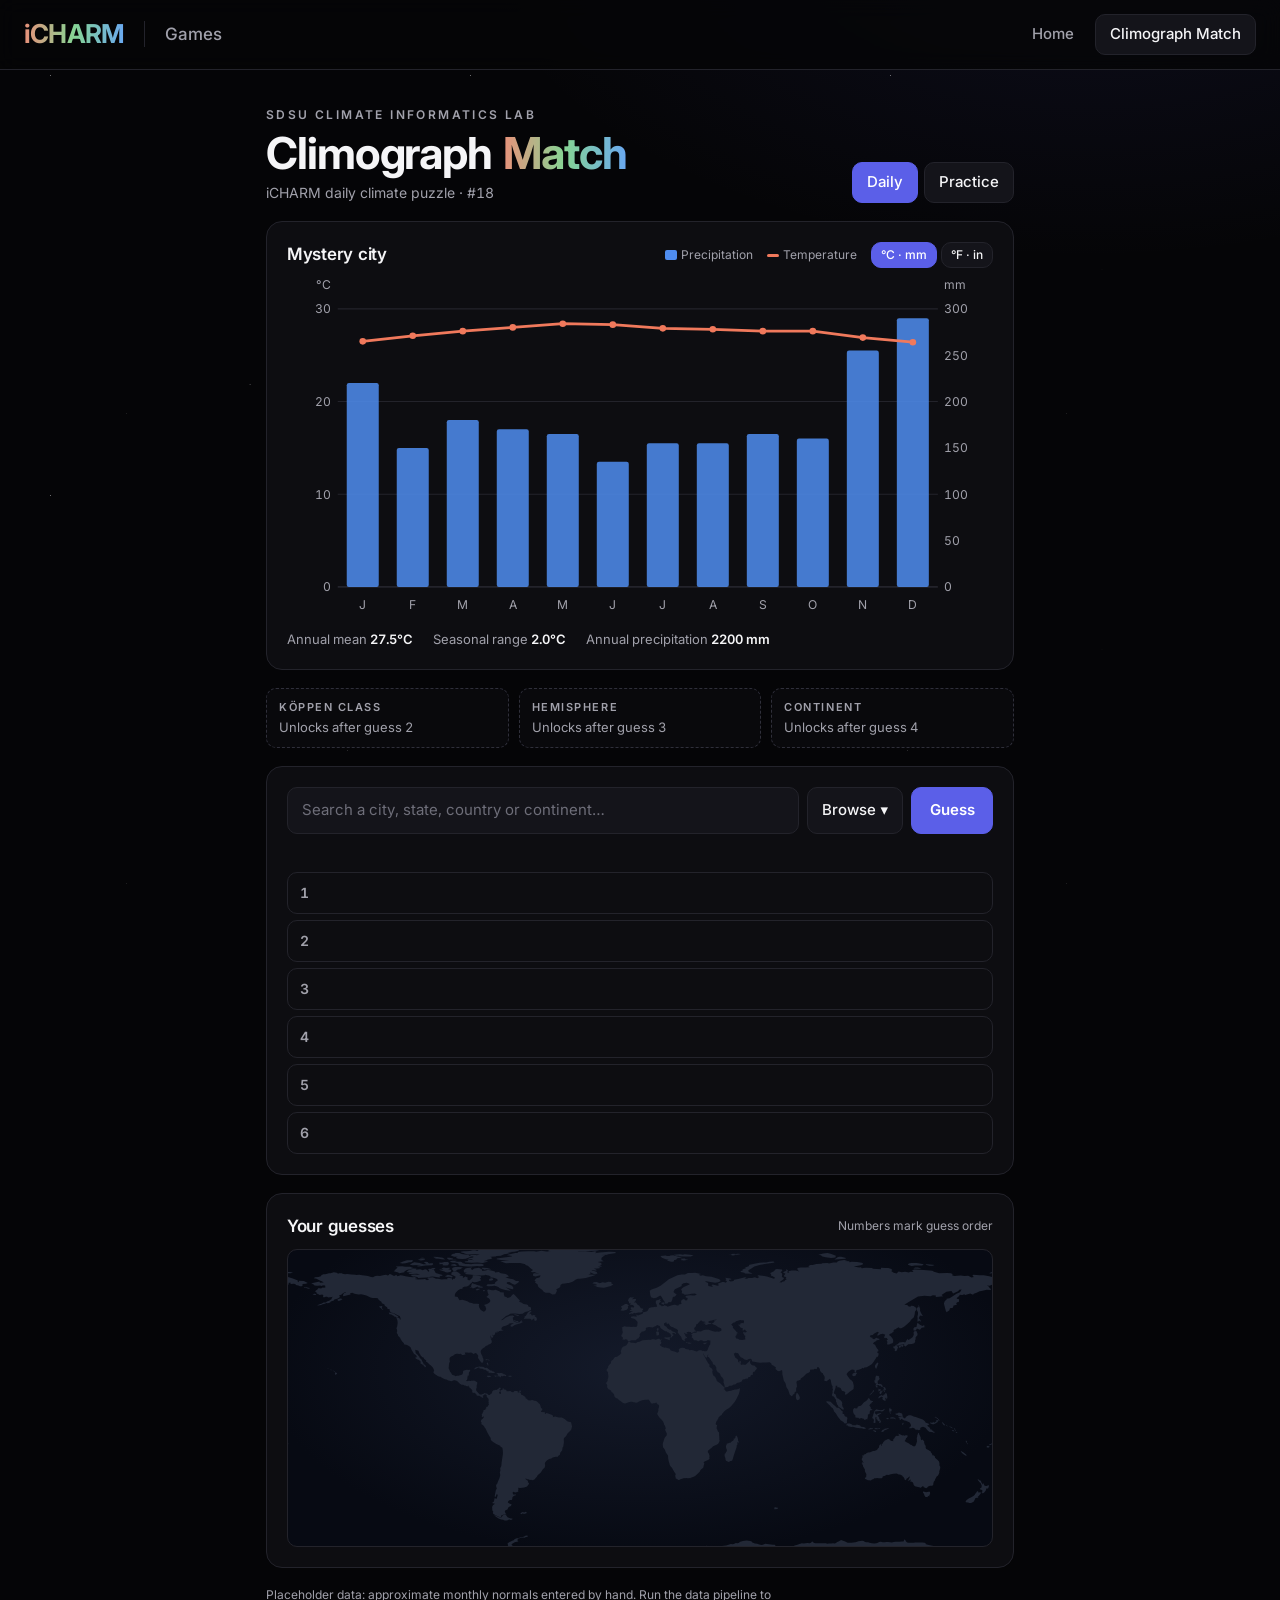
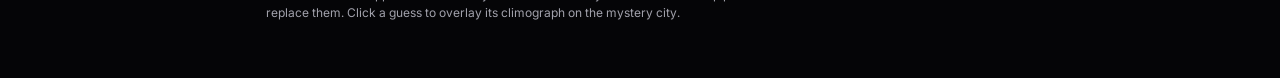
==== commit c307427c: "Restyle to iCHARM theme, fix continent hint, reorder hints, add US state search and ERA5 download sc" ====
--- a/games/climograph-match/index.html
+++ b/games/climograph-match/index.html
@@ -5,91 +5,69 @@
 <meta name="viewport" content="width=device-width, initial-scale=1">
 <title>Climograph Match</title>
 <link rel="preconnect" href="https://fonts.googleapis.com">
-<link href="https://fonts.googleapis.com/css2?family=Barlow+Condensed:wght@500;600;700&family=IBM+Plex+Sans:wght@400;500;600&family=IBM+Plex+Mono:wght@500&display=swap" rel="stylesheet">
+<link href="https://fonts.googleapis.com/css2?family=Inter:wght@400;500;600;700&display=swap" rel="stylesheet">
+<link rel="stylesheet" href="../../assets/icharm-theme.css">
 <style>
-/* Layout: one centered column; climograph card first, guess box + feedback rows, then map. */
-:root{
-  --bg:#eef2f3; --surface:#ffffff; --ink:#15232b; --muted:#5b6b73; --line:#d5dee2;
-  --accent:#0f6b6e; --temp:#c8452c; --precip:#3b78b8; --land:#c9d5d9; --sea:#e3eaec;
-  --good:#2e8b57; --warn:#d9922b; --bad:#c8452c;
-  --display:"Barlow Condensed","Arial Narrow",sans-serif;
-  --body:"IBM Plex Sans",system-ui,-apple-system,"Segoe UI",sans-serif;
-  --mono:"IBM Plex Mono",ui-monospace,Menlo,monospace;
-  color-scheme:light;
-}
-@media (prefers-color-scheme: dark){
-  :root:not([data-theme="light"]){
-    --bg:#0e171c; --surface:#16232a; --ink:#e4ecef; --muted:#93a5ad; --line:#2a3a42;
-    --accent:#4fbfba; --temp:#f07a5f; --precip:#6ea8e6; --land:#2c3d45; --sea:#13212a;
-    --good:#5cc489; --warn:#efb257; --bad:#f07a5f; color-scheme:dark;
-  }
-}
-:root[data-theme="dark"]{
-  --bg:#0e171c; --surface:#16232a; --ink:#e4ecef; --muted:#93a5ad; --line:#2a3a42;
-  --accent:#4fbfba; --temp:#f07a5f; --precip:#6ea8e6; --land:#2c3d45; --sea:#13212a;
-  --good:#5cc489; --warn:#efb257; --bad:#f07a5f; color-scheme:dark;
-}
-*{box-sizing:border-box}
-html,body{margin:0}
-body{background:var(--bg);color:var(--ink);font-family:var(--body);font-size:15px;line-height:1.45}
-.wrap{max-width:760px;margin:0 auto;padding:20px 16px 48px;display:flex;flex-direction:column;gap:16px}
+/* Game-specific layout. Colors, fonts, buttons and cards come from assets/icharm-theme.css. */
+.wrap{max-width:780px;margin:0 auto;padding:36px 16px 56px;display:flex;flex-direction:column;gap:18px}
 header{display:flex;justify-content:space-between;align-items:flex-end;gap:12px;flex-wrap:wrap}
-h1{font-family:var(--display);font-weight:700;font-size:40px;line-height:1;margin:0;letter-spacing:.01em;text-wrap:balance}
-.sub{color:var(--muted);font-size:13px;margin-top:4px}
+h1{font-weight:700;font-size:44px;line-height:1.05;margin:6px 0 0;text-wrap:balance}
+.sub{color:var(--muted);font-size:14px;margin-top:6px}
 .modes{display:flex;gap:6px;flex-wrap:wrap}
-button{font:inherit;cursor:pointer;border-radius:6px;border:1px solid var(--line);background:var(--surface);color:var(--ink);padding:6px 12px}
-button:hover{border-color:var(--accent)}
-button:focus-visible,input:focus-visible{outline:2px solid var(--accent);outline-offset:2px}
-button.on{background:var(--accent);border-color:var(--accent);color:var(--surface)}
-button.primary{background:var(--accent);border-color:var(--accent);color:var(--surface);font-weight:600}
-.card{background:var(--surface);border:1px solid var(--line);border-radius:10px;padding:16px}
-.cardhead{display:flex;justify-content:space-between;align-items:center;gap:8px;flex-wrap:wrap;margin-bottom:8px}
-.label{font-family:var(--display);font-size:20px;font-weight:600}
+.cardhead{display:flex;justify-content:space-between;align-items:center;gap:8px;flex-wrap:wrap;margin-bottom:10px}
+.label{font-size:17px;font-weight:600;letter-spacing:-.015em}
 .legend{display:flex;gap:14px;font-size:12px;color:var(--muted);flex-wrap:wrap;align-items:center}
 .sw{display:inline-block;width:12px;height:10px;border-radius:2px;margin-right:4px;vertical-align:middle}
 .sw.line{height:3px}
 .sw.dash{height:0;border-top:2px dashed var(--muted);background:none}
 #chart{width:100%;height:auto;display:block}
 #chart text{fill:var(--muted);font-family:var(--body);font-size:11px}
-.stats{display:flex;gap:20px;flex-wrap:wrap;margin-top:8px;font-size:13px;color:var(--muted)}
-.stats b{font-family:var(--mono);color:var(--ink);font-weight:500;font-variant-numeric:tabular-nums}
-.hints{display:grid;grid-template-columns:repeat(3,1fr);gap:8px}
-.hint{border:1px dashed var(--line);border-radius:8px;padding:8px 10px;font-size:13px;color:var(--muted);min-height:54px}
-.hint.open{border-style:solid;border-color:var(--accent);color:var(--ink)}
-.hint small{display:block;font-size:11px;text-transform:uppercase;letter-spacing:.06em;color:var(--muted)}
+.stats{display:flex;gap:20px;flex-wrap:wrap;margin-top:10px;font-size:13px;color:var(--muted)}
+.stats b{color:var(--ink);font-weight:600}
+.hints{display:grid;grid-template-columns:repeat(3,1fr);gap:10px}
+.hint{border:1px dashed #2f2f3a;border-radius:var(--radius-sm);padding:10px 12px;font-size:13px;color:var(--muted);min-height:58px;background:rgba(13,13,17,.6)}
+.hint.open{border-style:solid;border-color:var(--accent);color:var(--ink);background:var(--surface)}
+.hint small{display:block;font-size:11px;font-weight:600;text-transform:uppercase;letter-spacing:.14em;color:var(--muted);margin-bottom:2px}
 .guessbox{position:relative;display:flex;gap:8px}
-#guess{flex:1;font:inherit;padding:10px 12px;border:1px solid var(--line);border-radius:6px;background:var(--surface);color:var(--ink);min-width:0}
-#sugg{position:absolute;left:0;right:0;top:100%;margin-top:4px;background:var(--surface);border:1px solid var(--line);border-radius:6px;list-style:none;padding:4px 0;margin-left:0;z-index:5;max-height:320px;overflow-y:auto;display:none}
-#sugg li{padding:6px 12px;cursor:pointer;font-size:14px}
-#sugg li.opt[aria-selected="true"],#sugg li.opt:hover{background:var(--sea)}
-#sugg li.opt{padding-left:24px}
-#sugg li.hdr{cursor:default;font-size:12px;color:var(--muted);padding:6px 12px 2px;background:none}
-#sugg li.hdr.cont{font-family:var(--display);font-size:15px;font-weight:600;color:var(--accent);padding-top:10px;text-transform:uppercase;letter-spacing:.04em}
+#guess{flex:1;padding:11px 14px;border:1px solid var(--line);border-radius:var(--radius-sm);background:var(--surface-2);color:var(--ink);min-width:0}
+#guess::placeholder{color:#6e6e79}
+#sugg{position:absolute;left:0;right:0;top:100%;margin-top:6px;background:var(--surface-2);border:1px solid #33333f;border-radius:var(--radius-sm);list-style:none;padding:4px 0;margin-left:0;z-index:5;max-height:320px;overflow-y:auto;display:none;box-shadow:0 18px 40px rgba(0,0,0,.6)}
+#sugg li{padding:7px 14px;cursor:pointer;font-size:14px}
+#sugg li.opt[aria-selected="true"],#sugg li.opt:hover{background:rgba(91,95,232,.22)}
+#sugg li.opt{padding-left:26px}
+#sugg li.hdr{cursor:default;font-size:12px;color:var(--muted);padding:6px 14px 2px;background:none}
+#sugg li.hdr.state{padding:4px 14px 2px 24px;font-weight:600;color:var(--ink)}
+#sugg li.opt.instate{padding-left:36px}
+#sugg li .st{color:var(--muted)}
+#sugg li.hdr.cont{font-size:11px;font-weight:600;color:var(--accent);padding-top:10px;text-transform:uppercase;letter-spacing:.14em}
 .msg{font-size:13px;color:var(--bad);min-height:18px}
 .rows{display:flex;flex-direction:column;gap:6px}
-.row{display:grid;grid-template-columns:28px 1fr 88px 40px 64px;gap:8px;align-items:center;padding:8px 10px;border:1px solid var(--line);border-radius:6px;font-size:14px;cursor:pointer;background:var(--surface)}
+.row{display:grid;grid-template-columns:28px 1fr 88px 40px 64px;gap:8px;align-items:center;padding:9px 12px;border:1px solid var(--line);border-radius:var(--radius-sm);font-size:14px;cursor:pointer;background:var(--surface-2)}
+.row:hover{border-color:#3a3a46}
 .row.sel{border-color:var(--accent);box-shadow:inset 3px 0 0 var(--accent)}
-.row.empty{cursor:default;color:var(--line);min-height:40px}
-.row .n{font-family:var(--mono);color:var(--muted)}
-.row .num{font-family:var(--mono);font-variant-numeric:tabular-nums;text-align:right}
+.row.empty{cursor:default;color:#3a3a46;min-height:42px;background:transparent}
+.row .n{color:var(--muted);font-weight:600}
+.row .num{text-align:right}
 .row .arr{font-size:18px;text-align:center}
-.pill{font-family:var(--mono);font-size:12px;border-radius:999px;padding:2px 8px;text-align:center;color:#fff}
+.pill{font-size:12px;font-weight:600;border-radius:999px;padding:2px 9px;text-align:center;color:#0a0a0c}
 .result{display:none;flex-direction:column;gap:10px}
 .result.show{display:flex}
-.result h2{font-family:var(--display);font-size:28px;margin:0;line-height:1.1}
-.result p{margin:0;max-width:65ch}
+.result h2{font-size:28px;font-weight:700;margin:0;line-height:1.1}
+.result p{margin:0;max-width:65ch;color:var(--muted)}
 .actions{display:flex;gap:8px;flex-wrap:wrap;align-items:center}
 #copied{font-size:13px;color:var(--good)}
-#map{width:100%;height:auto;display:block;border-radius:6px;background:var(--sea)}
+#map{width:100%;height:auto;display:block;border-radius:var(--radius-sm);background:radial-gradient(ellipse at 50% 40%,var(--sea-hi),var(--sea) 75%);border:1px solid var(--line)}
 #map .land{fill:var(--land)}
-#map text{font-family:var(--mono);font-size:14px;fill:#fff}
-.tally{display:flex;gap:20px;flex-wrap:wrap;font-size:13px;color:var(--muted)}
-.tally b{display:block;font-family:var(--display);font-size:26px;color:var(--ink);line-height:1}
+#map text{font-size:14px;font-weight:600;fill:#fff}
+.tally{display:flex;gap:22px;flex-wrap:wrap;font-size:13px;color:var(--muted)}
+.tally b{display:block;font-size:26px;font-weight:700;letter-spacing:-.02em;color:var(--ink);line-height:1.1}
 footer{font-size:12px;color:var(--muted);max-width:65ch}
 .unit{display:flex;gap:4px}
-.unit button{padding:3px 8px;font-size:12px}
+.unit button{padding:3px 9px;font-size:12px}
 @media (max-width:520px){
-  h1{font-size:32px}
+  .site-nav{padding:12px 14px;gap:12px}
+  .site-nav .section{display:none}
+  h1{font-size:34px}
   .hints{grid-template-columns:1fr}
   .row{grid-template-columns:22px 1fr 70px 30px 52px;font-size:13px;padding:8px}
 }
@@ -97,10 +75,15 @@
 </style>
 </head>
 <body>
+<div class="site-nav">
+  <a class="wordmark" href="../../">iCHARM</a><span class="sep"></span><span class="section">Games</span>
+  <nav><a href="../../">Home</a><a href="./" aria-current="page">Climograph Match</a></nav>
+</div>
 <div class="wrap">
   <header>
     <div>
-      <h1>Climograph Match</h1>
+      <div class="eyebrow">SDSU Climate Informatics Lab</div>
+      <h1>Climograph <span class="grad">Match</span></h1>
       <div class="sub" id="sub">iCHARM daily climate puzzle</div>
     </div>
     <div class="modes">
@@ -128,14 +111,14 @@
   </section>
 
   <section class="hints" aria-label="Hints">
-    <div class="hint" id="h1"><small>Hemisphere</small>Unlocks after guess 2</div>
-    <div class="hint" id="h2"><small>Continent</small>Unlocks after guess 3</div>
-    <div class="hint" id="h3"><small>Köppen class</small>Unlocks after guess 4</div>
+    <div class="hint" id="h1"><small>Köppen class</small>Unlocks after guess 2</div>
+    <div class="hint" id="h2"><small>Hemisphere</small>Unlocks after guess 3</div>
+    <div class="hint" id="h3"><small>Continent</small>Unlocks after guess 4</div>
   </section>
 
   <section class="card" style="display:flex;flex-direction:column;gap:10px">
     <form class="guessbox" id="form" autocomplete="off">
-      <input id="guess" type="text" placeholder="Search a city, country or continent…" aria-label="City guess" aria-autocomplete="list" aria-controls="sugg">
+      <input id="guess" type="text" placeholder="Search a city, state, country or continent…" aria-label="City guess" aria-autocomplete="list" aria-controls="sugg">
       <button type="button" id="browse" aria-label="Browse all cities">Browse ▾</button>
       <button class="primary" type="submit" id="go" style="width:82px">Guess</button>
       <ul id="sugg" role="listbox"></ul>
@@ -184,6 +167,10 @@
 
 
 const KOPPEN={EF:"Ice cap",BWk:"Cold desert",BSh:"Hot semi-arid",Csc:"Cold-summer Mediterranean",Cwc:"Subpolar oceanic, dry winter",Cfc:"Subpolar oceanic",Dsa:"Mediterranean-influenced continental",Dsb:"Mediterranean-influenced continental",Dsc:"Mediterranean-influenced subarctic",Dwc:"Monsoon-influenced subarctic",Dwd:"Extremely cold monsoon subarctic",Dfd:"Extremely cold subarctic",Af:"Tropical rainforest",Am:"Tropical monsoon",Aw:"Tropical savanna",As:"Tropical savanna, dry summer",BWh:"Hot desert",BSk:"Cold semi-arid",Csa:"Hot-summer Mediterranean",Csb:"Warm-summer Mediterranean",Cwa:"Monsoon-influenced humid subtropical",Cwb:"Subtropical highland",Cfa:"Humid subtropical",Cfb:"Oceanic",Cfc:"Subpolar oceanic",Dfa:"Hot-summer humid continental",Dfb:"Warm-summer humid continental",Dfc:"Subarctic",Dfd:"Extremely cold subarctic",Dwa:"Monsoon-influenced continental",Dwb:"Monsoon-influenced warm-summer continental",ET:"Tundra"};
+const STATES={AL:"Alabama",AK:"Alaska",AZ:"Arizona",AR:"Arkansas",CA:"California",CO:"Colorado",CT:"Connecticut",DE:"Delaware",DC:"District of Columbia",FL:"Florida",GA:"Georgia",HI:"Hawaii",ID:"Idaho",IL:"Illinois",IN:"Indiana",IA:"Iowa",KS:"Kansas",KY:"Kentucky",LA:"Louisiana",ME:"Maine",MD:"Maryland",MA:"Massachusetts",MI:"Michigan",MN:"Minnesota",MS:"Mississippi",MO:"Missouri",MT:"Montana",NE:"Nebraska",NV:"Nevada",NH:"New Hampshire",NJ:"New Jersey",NM:"New Mexico",NY:"New York",NC:"North Carolina",ND:"North Dakota",OH:"Ohio",OK:"Oklahoma",OR:"Oregon",PA:"Pennsylvania",RI:"Rhode Island",SC:"South Carolina",SD:"South Dakota",TN:"Tennessee",TX:"Texas",UT:"Utah",VT:"Vermont",VA:"Virginia",WA:"Washington",WV:"West Virginia",WI:"Wisconsin",WY:"Wyoming"};
+const stName=c=>c.state?STATES[c.state]:"";
+// A query matches a US state by name prefix ("cali") or exact postal code ("ca").
+const stateMatch=(c,q)=>!!c.state&&(norm(stName(c)).startsWith(q)||(q.length===2&&c.state.toLowerCase()===q));
 const CONTS=["North America","South America","Europe","Africa","Asia","Oceania"];
 const MAXG=6, MONTHS="JFMAMJJASOND".split("");
 const $=id=>document.getElementById(id);
@@ -247,7 +234,7 @@
 
 function drawHints(){
   const tg=C[S.idx],n=S.done?99:S.guesses.length;
-  const H=[[2,"Hemisphere",(tg.lat>=0?"Northern":"Southern")+" Hemisphere"],[3,"Continent",tg.cont],[4,"Köppen class",tg.k+" · "+KOPPEN[tg.k]]];
+  const H=[[2,"Köppen class",tg.k+" · "+KOPPEN[tg.k]],[3,"Hemisphere",(tg.lat>=0?"Northern":"Southern")+" Hemisphere"],[4,"Continent",tg.cont]];
   H.forEach(([u,lab,val],i)=>{const el=$("h"+(i+1)),open=n>=u;el.className="hint"+(open?" open":"");el.innerHTML=`<small>${lab}</small>${open?val:"Unlocks after guess "+u}`});
 }
 
@@ -314,15 +301,16 @@
 function showSugg(){
   const q=norm($("guess").value.trim());
   // Empty box: browse everything. Otherwise match city, country or continent.
-  matches=C.map((c,i)=>i).filter(i=>!S.guesses.includes(i)).filter(i=>!q||norm(C[i].name).includes(q)||norm(C[i].country).includes(q)||norm(C[i].cont).startsWith(q));
-  matches.sort((a,b)=>CONTS.indexOf(C[a].cont)-CONTS.indexOf(C[b].cont)||C[a].country.localeCompare(C[b].country)||C[a].name.localeCompare(C[b].name));
+  matches=C.map((c,i)=>i).filter(i=>!S.guesses.includes(i)).filter(i=>!q||norm(C[i].name).includes(q)||norm(C[i].country).includes(q)||norm(C[i].cont).startsWith(q)||stateMatch(C[i],q));
+  matches.sort((a,b)=>CONTS.indexOf(C[a].cont)-CONTS.indexOf(C[b].cont)||C[a].country.localeCompare(C[b].country)||stName(C[a]).localeCompare(stName(C[b]))||C[a].name.localeCompare(C[b].name));
   sel=0;const u=$("sugg");
-  if(!matches.length){u.innerHTML=`<li class="hdr">No matching city. Try a country or continent.</li>`;u.style.display="block";return}
-  let h="",lastC="",lastK="";
+  if(!matches.length){u.innerHTML=`<li class="hdr">No matching city. Try a state, country or continent.</li>`;u.style.display="block";return}
+  let h="",lastC="",lastK="",lastS="";
   matches.forEach((i,k)=>{const c=C[i];
-    if(c.cont!==lastC){h+=`<li class="hdr cont">${c.cont}</li>`;lastC=c.cont;lastK=""}
-    if(c.country!==lastK){h+=`<li class="hdr">${c.country}</li>`;lastK=c.country}
-    h+=`<li role="option" class="opt" aria-selected="${k===sel}" data-i="${i}" data-k="${k}">${c.name}</li>`});
+    if(c.cont!==lastC){h+=`<li class="hdr cont">${c.cont}</li>`;lastC=c.cont;lastK="";lastS=""}
+    if(c.country!==lastK){h+=`<li class="hdr">${c.country}</li>`;lastK=c.country;lastS=""}
+    if(c.state&&c.state!==lastS){h+=`<li class="hdr state">${stName(c)}</li>`;lastS=c.state}
+    h+=`<li role="option" class="opt${c.state?" instate":""}" aria-selected="${k===sel}" data-i="${i}" data-k="${k}">${c.name}${c.state&&c.state!=="DC"?`<span class="st">, ${c.state}</span>`:""}</li>`});
   u.innerHTML=h;u.style.display="block";
   u.querySelectorAll("li.opt").forEach(li=>li.onmousedown=e=>{e.preventDefault();submit(C[+li.dataset.i].name)});
 }
@@ -353,7 +341,7 @@
 };
 const DATA_URL="../../data/cities.json";
 fetch(DATA_URL).then(r=>{if(!r.ok)throw new Error(r.status);return r.json()}).then(d=>{
-  C=d.cities.map(c=>({...c,k:koppen(c)}));
+  C=d.cities.map(c=>({...c,cont:c.continent,k:koppen(c)}));
   if(d.source==="placeholder")$("srcnote").textContent="Placeholder data: approximate monthly normals entered by hand. Run the data pipeline to replace them.";
   else $("srcnote").textContent="Data: "+d.source+".";
   setupOrder();load();
--- a/assets/icharm-theme.css
+++ b/assets/icharm-theme.css
@@ -0,0 +1,62 @@
+/* iCHARM shared theme — matches the iCHARM platform and El Niño Resource Library.
+   Dark space canvas, Inter, gradient wordmark, dark pill buttons, indigo primary.
+   Every page in this repo links this file; game-specific styles go in the page. */
+:root{
+  --bg:#050507; --surface:#0d0d11; --surface-2:#14141a; --ink:#f5f5f7; --muted:#a1a1ab; --line:#23232b;
+  --accent:#8f93ff; --btn:#5b5fe8; --btn-hover:#6d71f0;
+  --temp:#f0795c; --precip:#4f8df0; --land:#222836; --sea:#070a13; --sea-hi:#141a2a;
+  --good:#5cc489; --warn:#efb257; --bad:#f0795c;
+  --grad:linear-gradient(90deg,#e8917a 0%,#86d494 50%,#6aa9f0 100%);
+  --display:"Inter",system-ui,-apple-system,"Segoe UI",sans-serif;
+  --body:"Inter",system-ui,-apple-system,"Segoe UI",sans-serif;
+  --mono:"Inter",system-ui,sans-serif;
+  --radius:16px; --radius-sm:10px;
+  color-scheme:dark;
+}
+*{box-sizing:border-box}
+html,body{margin:0}
+body{
+  background-color:var(--bg);color:var(--ink);font-family:var(--body);font-size:15px;line-height:1.5;
+  font-variant-numeric:tabular-nums;-webkit-font-smoothing:antialiased;min-height:100vh;
+  background-image:
+    radial-gradient(1px 1px at 12% 18%,rgba(255,255,255,.55),transparent 60%),
+    radial-gradient(1px 1px at 78% 9%,rgba(255,255,255,.4),transparent 60%),
+    radial-gradient(1.5px 1.5px at 41% 63%,rgba(255,255,255,.35),transparent 60%),
+    radial-gradient(1px 1px at 90% 71%,rgba(255,255,255,.45),transparent 60%),
+    radial-gradient(1px 1px at 27% 88%,rgba(255,255,255,.3),transparent 60%),
+    radial-gradient(1px 1px at 62% 34%,rgba(255,255,255,.3),transparent 60%),
+    radial-gradient(900px 500px at 85% -10%,rgba(91,95,232,.10),transparent 70%);
+  background-size:420px 420px,530px 530px,610px 610px,380px 380px,470px 470px,560px 560px,100% 100%;
+  background-attachment:fixed;
+}
+h1,h2,h3{font-family:var(--display);letter-spacing:-.025em}
+a{color:inherit}
+
+/* top bar */
+.site-nav{display:flex;align-items:center;gap:20px;padding:14px 24px;border-bottom:1px solid var(--line);
+  background:rgba(5,5,7,.8);backdrop-filter:blur(10px);position:sticky;top:0;z-index:20}
+.wordmark{font-weight:700;font-size:26px;letter-spacing:-.03em;text-decoration:none;line-height:1;
+  background:var(--grad);-webkit-background-clip:text;background-clip:text;color:transparent}
+.site-nav .sep{width:1px;height:26px;background:var(--line)}
+.site-nav .section{color:var(--muted);font-size:17px;font-weight:500;letter-spacing:-.01em}
+.site-nav nav{margin-left:auto;display:flex;gap:6px}
+.site-nav nav a{padding:8px 14px;border-radius:var(--radius-sm);text-decoration:none;color:var(--muted);font-weight:500;border:1px solid transparent}
+.site-nav nav a:hover{color:var(--ink)}
+.site-nav nav a[aria-current="page"]{color:var(--ink);background:var(--surface-2);border-color:var(--line)}
+
+/* type helpers */
+.grad{background:var(--grad);-webkit-background-clip:text;background-clip:text;color:transparent}
+.eyebrow{font-size:12px;font-weight:600;letter-spacing:.2em;text-transform:uppercase;color:var(--muted)}
+
+/* controls */
+button{font:inherit;font-weight:500;cursor:pointer;border-radius:var(--radius-sm);border:1px solid var(--line);
+  background:var(--surface-2);color:var(--ink);padding:8px 14px;transition:border-color .15s,background .15s}
+button:hover{border-color:#3a3a46;background:#1b1b22}
+button:focus-visible,input:focus-visible,a:focus-visible{outline:2px solid var(--accent);outline-offset:2px}
+button.on{background:var(--btn);border-color:var(--btn);color:#fff}
+button.primary,.btn-primary{background:var(--btn);border-color:var(--btn);color:#fff;font-weight:600}
+button.primary:hover,.btn-primary:hover{background:var(--btn-hover);border-color:var(--btn-hover)}
+input{font:inherit}
+
+/* surfaces */
+.card{background:var(--surface);border:1px solid var(--line);border-radius:var(--radius);padding:20px}
